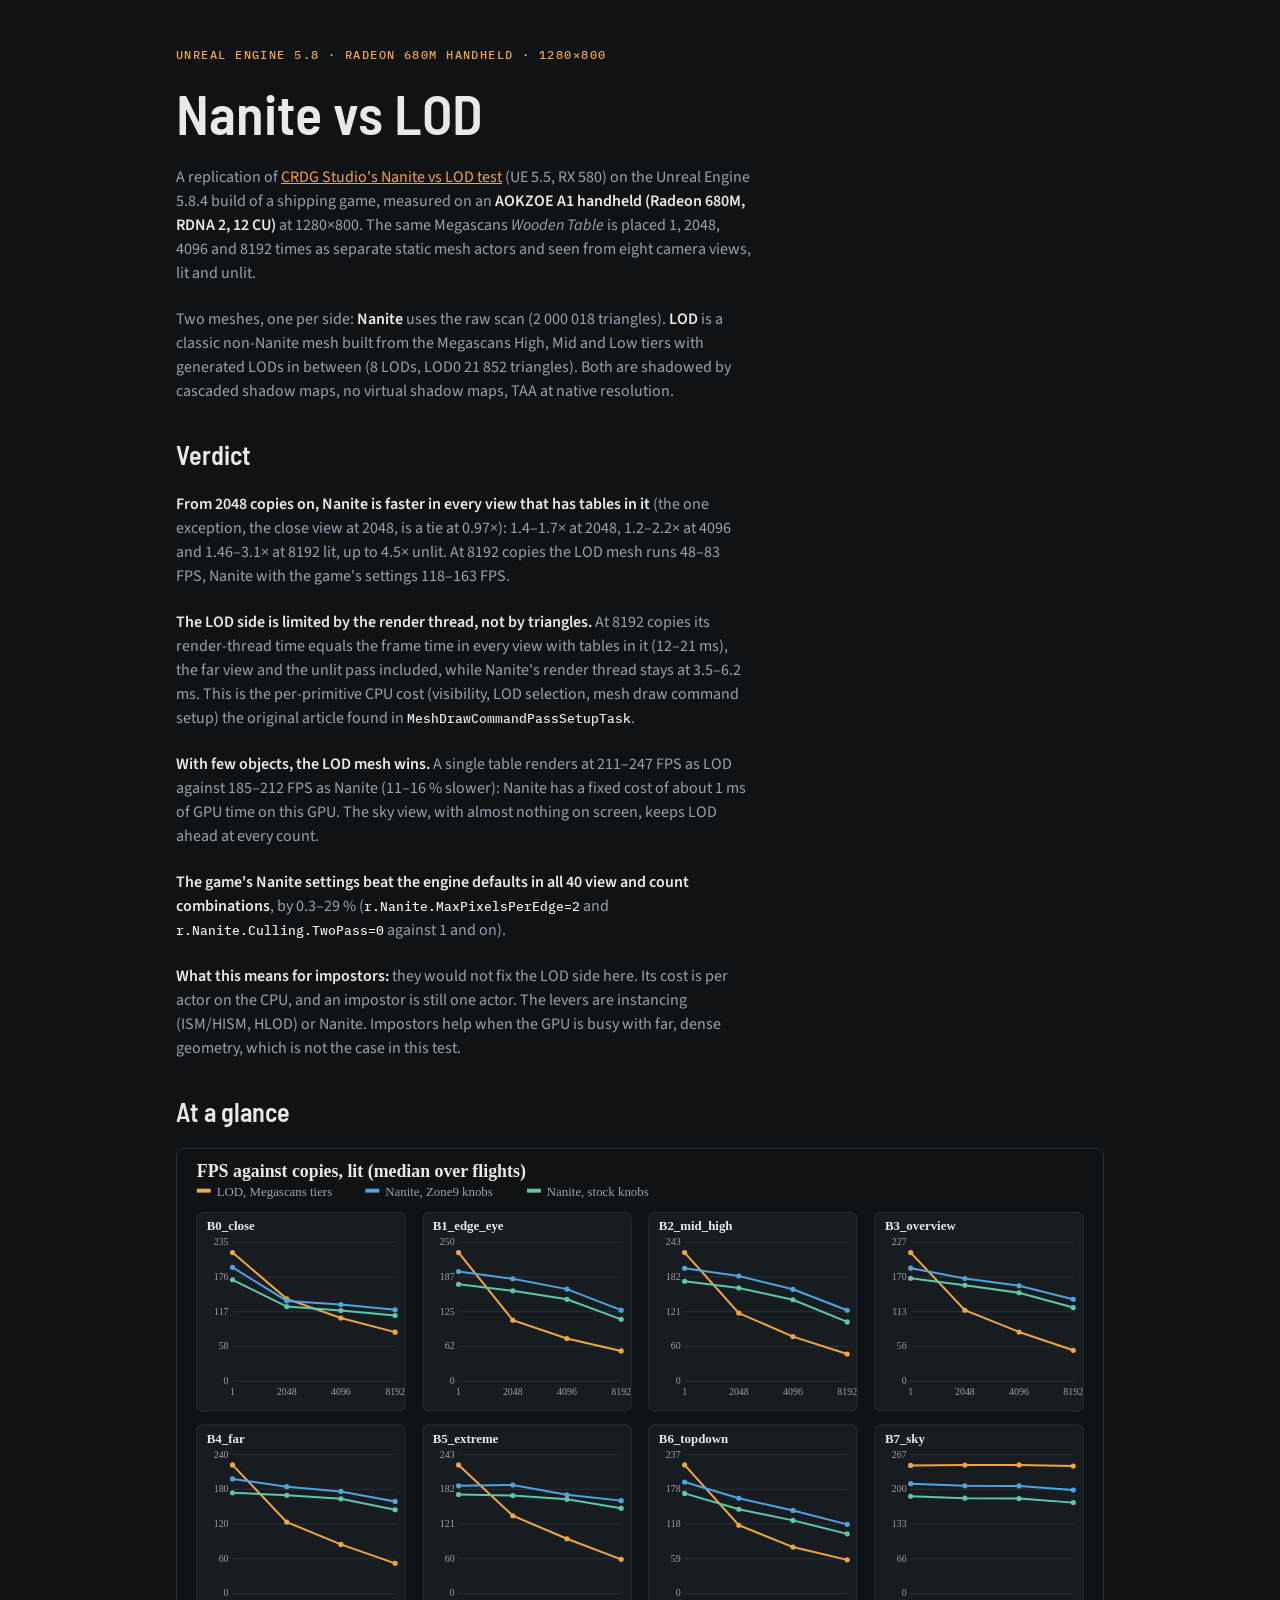
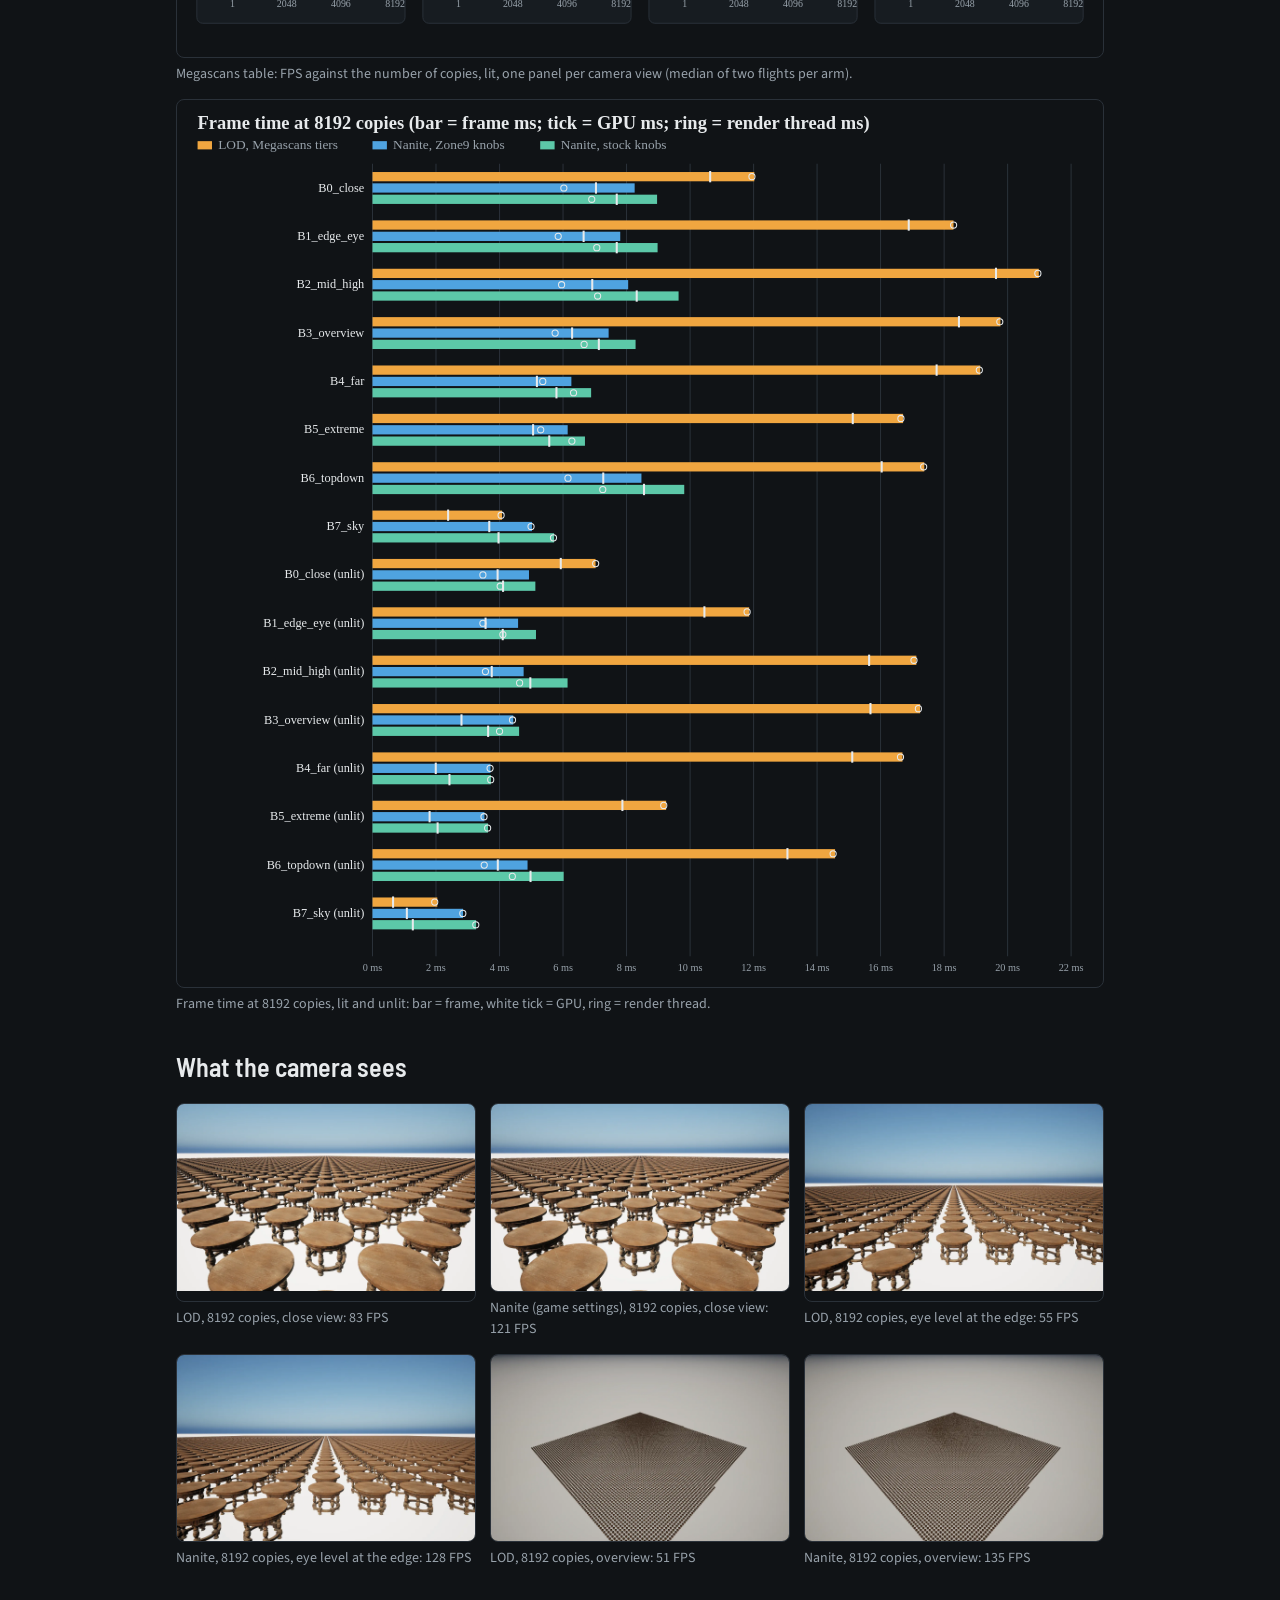
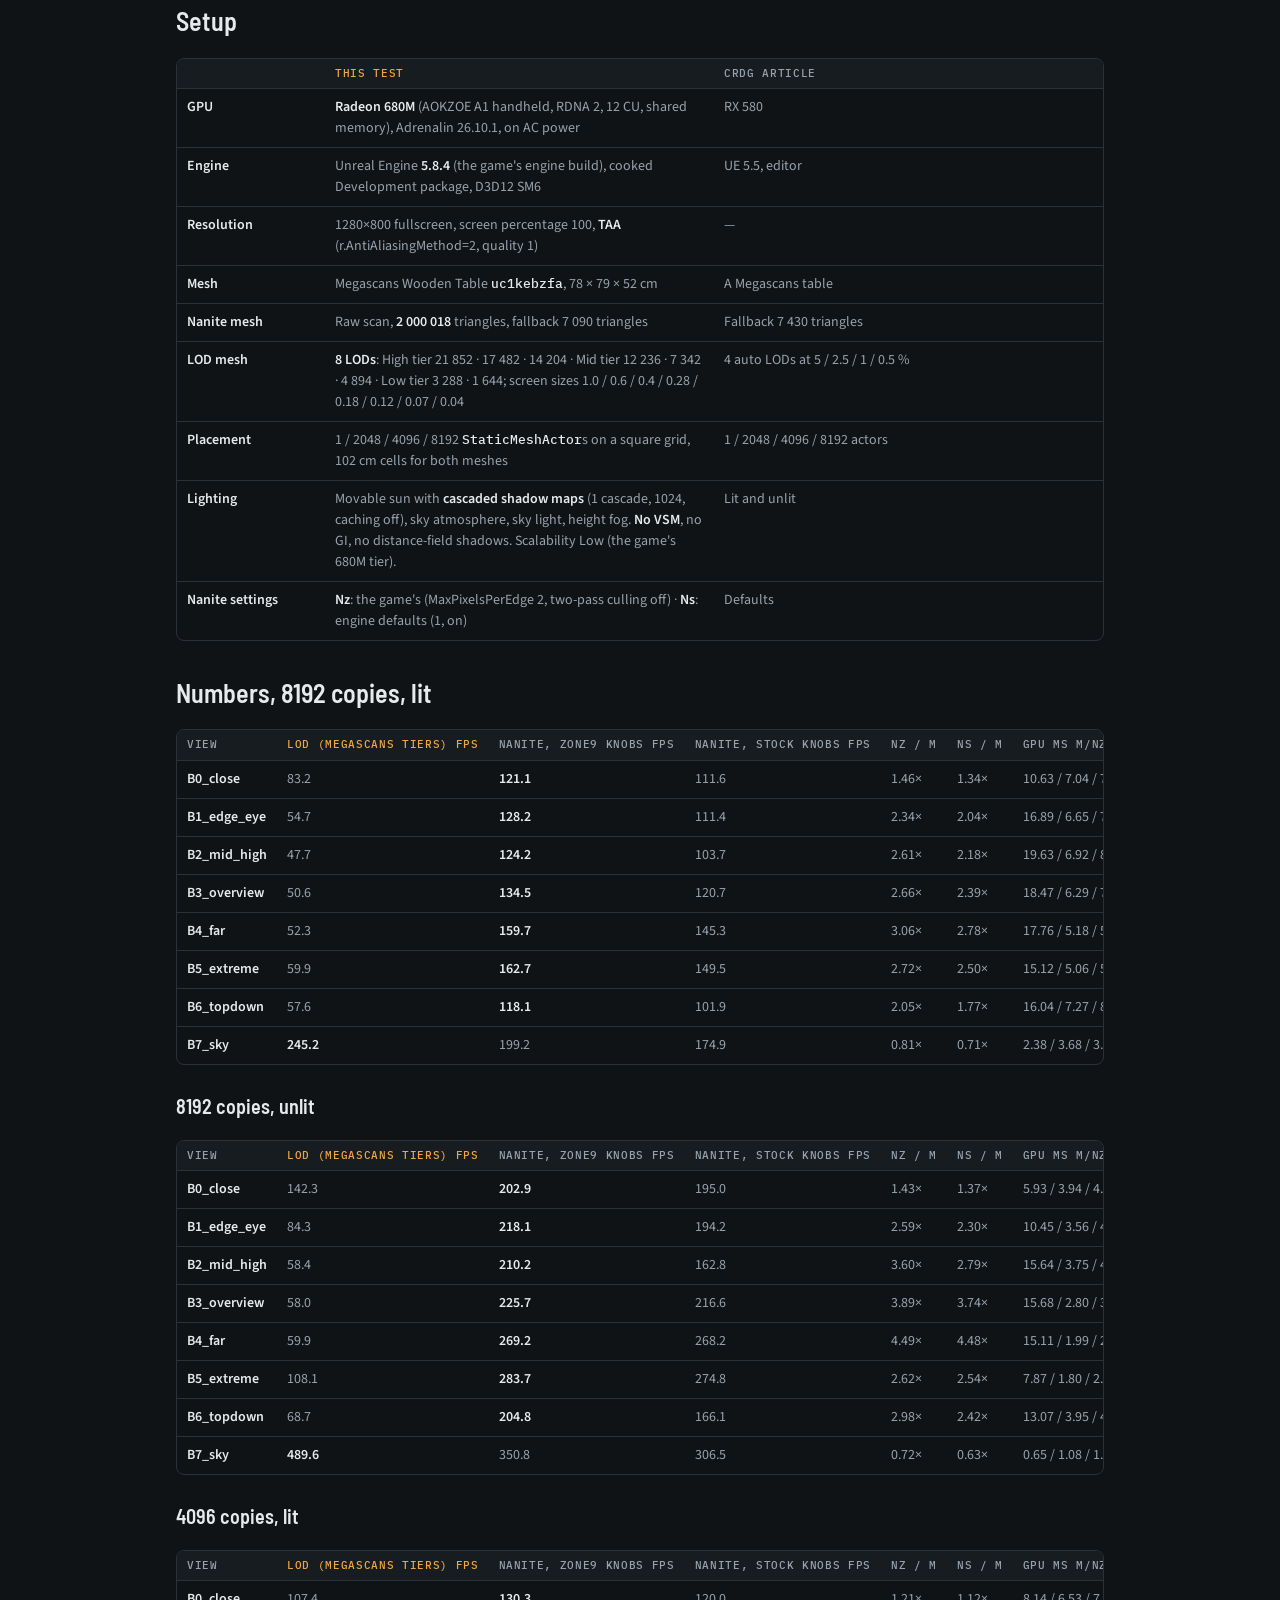
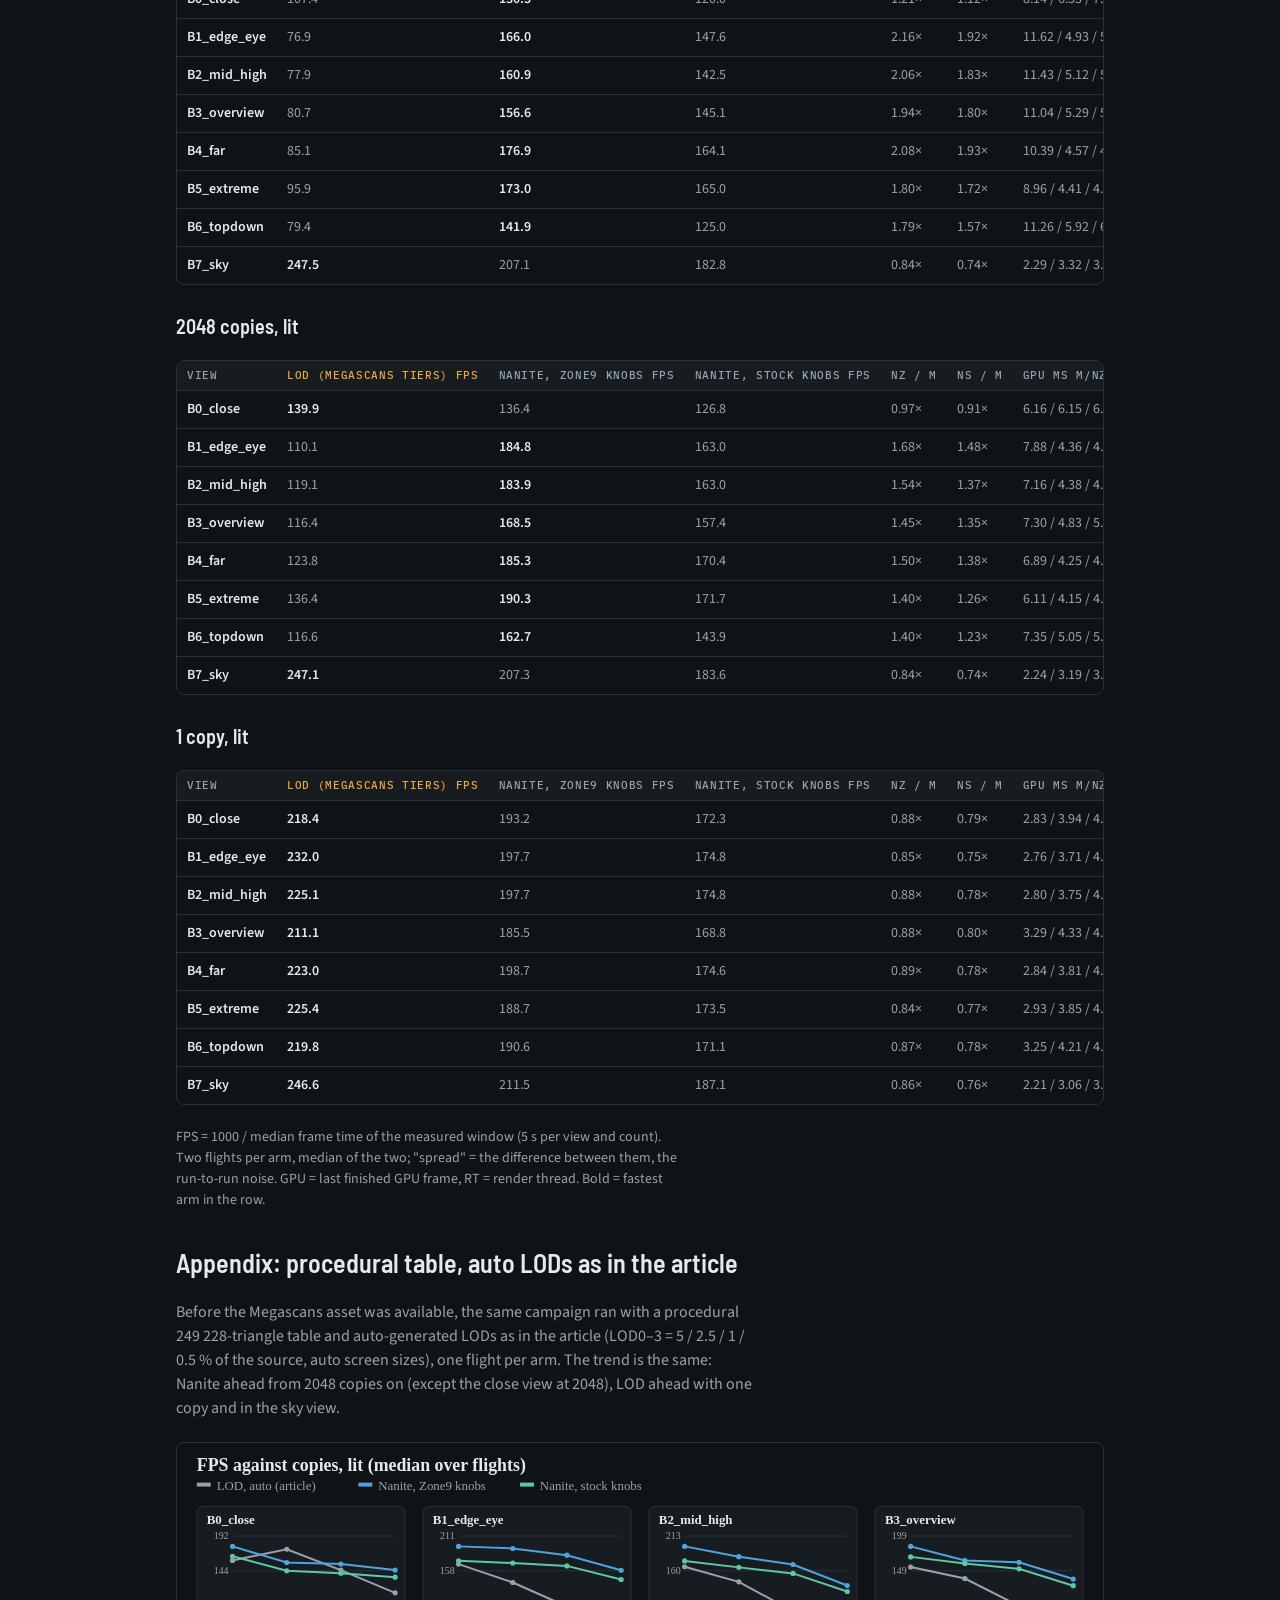
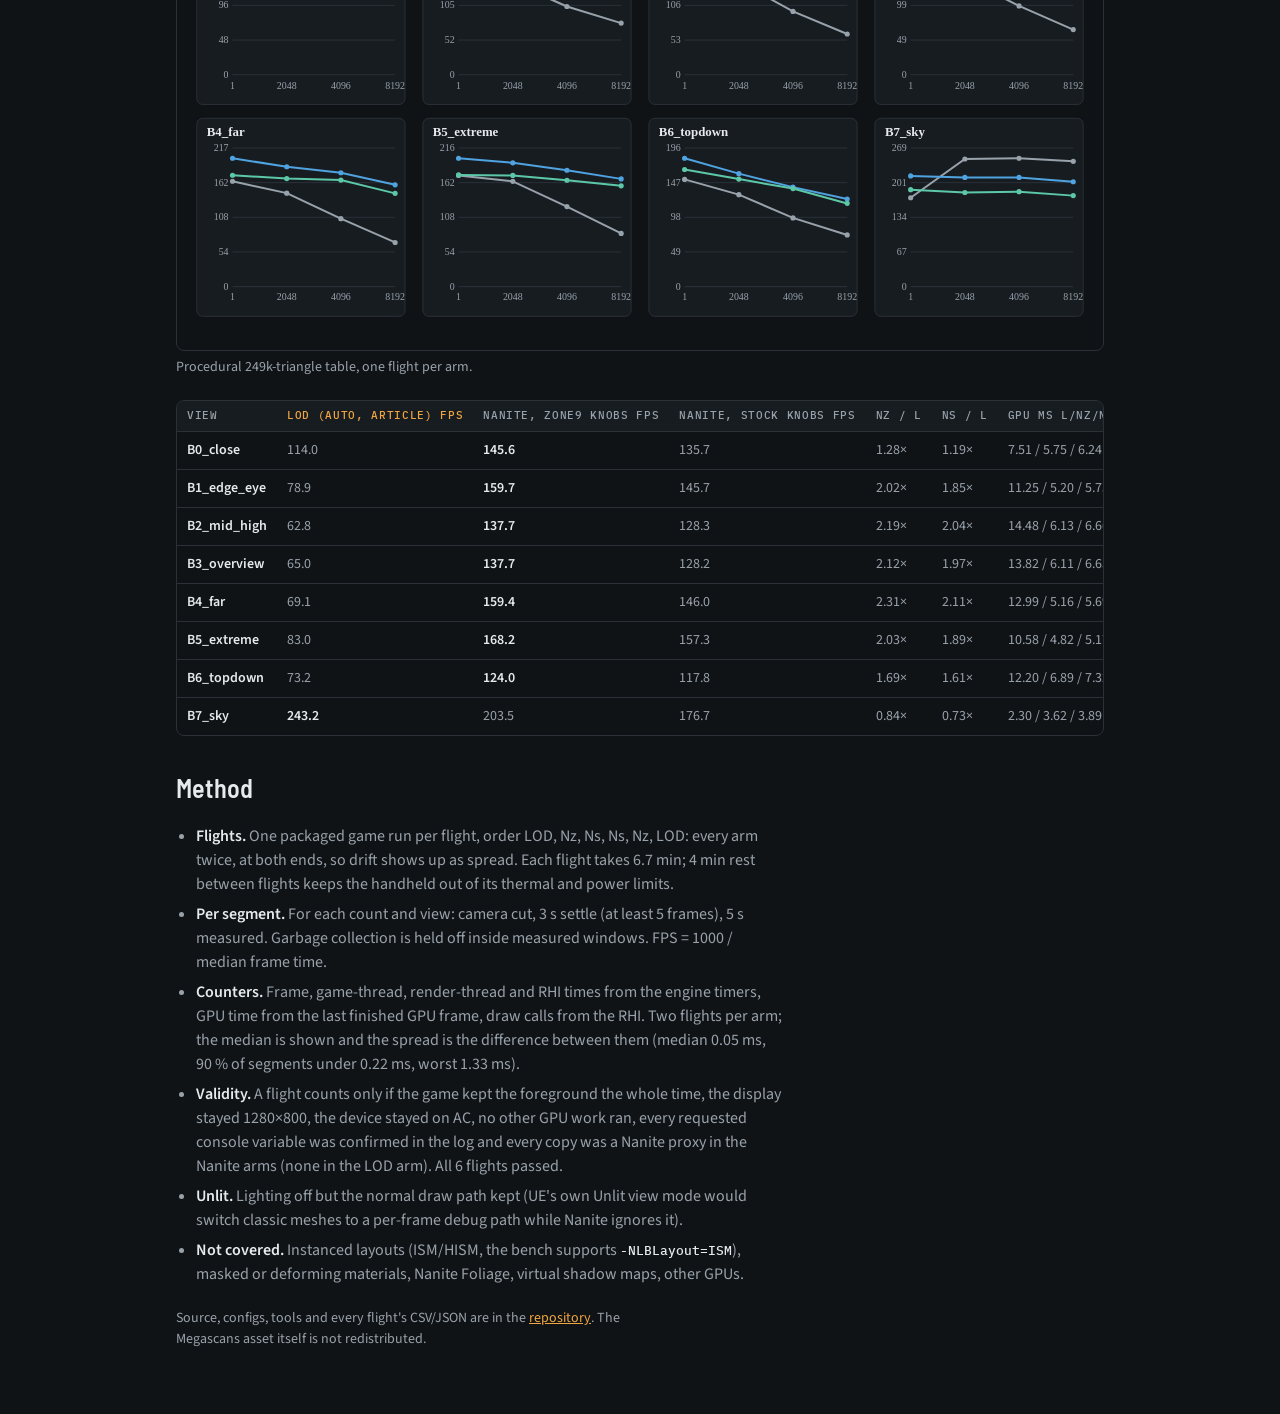
==== index.html @ 531bf113 "Nanite vs LOD bench on UE 5.8.4, Radeon 680M handheld: bench project, flight data, report site" ====
<!doctype html>
<html lang="en">
<meta charset="utf-8">
<meta name="viewport" content="width=device-width, initial-scale=1">
<title>Nanite vs LOD bench</title>
<link rel="preconnect" href="https://fonts.googleapis.com">
<link rel="stylesheet" href="https://fonts.googleapis.com/css2?family=Barlow+Semi+Condensed:wght@600&family=Source+Sans+3:wght@400;600&family=IBM+Plex+Mono:wght@500&display=swap">
<style>
:root { --ground: #101316; --panel: #171c21; --line: #2a3139; --ink: #e7eaec; --muted: #98a2ab; --sun: #f0a640; color-scheme: dark; }
* { box-sizing: border-box; }
body { background: var(--ground); color: var(--ink); font: 16px/1.5 "Source Sans 3", "Segoe UI", system-ui, sans-serif; margin: 0; }
main { max-width: 960px; margin: 0 auto; padding: 48px 16px 64px; display: grid; gap: 22px; }
.eyebrow { font: 500 12px/1.2 "IBM Plex Mono", ui-monospace, Consolas, monospace; letter-spacing: .12em; text-transform: uppercase; color: var(--sun); }
h1 { font: 600 clamp(34px, 6vw, 56px)/1.05 "Barlow Semi Condensed", "Arial Narrow", system-ui, sans-serif; margin: 0; }
h2 { font: 600 26px/1.1 "Barlow Semi Condensed", "Arial Narrow", system-ui, sans-serif; margin: 16px 0 0; }
h3 { font: 600 20px/1.15 "Barlow Semi Condensed", "Arial Narrow", system-ui, sans-serif; margin: 8px 0 0; }
p { margin: 0; color: var(--muted); max-width: 72ch; }
p b, li b { color: var(--ink); font-weight: 600; }
a { color: var(--sun); }
code { font: 500 13px "IBM Plex Mono", ui-monospace, Consolas, monospace; color: var(--ink); }
.charts { display: grid; gap: 14px; }
.charts figure, .shots figure { margin: 0; display: grid; gap: 6px; min-width: 0; }
.charts a, .shots a { display: block; border: 1px solid var(--line); border-radius: 8px; overflow: hidden; line-height: 0; }
.charts a:hover, .shots a:hover { border-color: var(--sun); }
.charts img, .shots img { width: 100%; height: auto; display: block; }
figcaption { color: var(--muted); font-size: 14px; }
.shots { display: grid; grid-template-columns: repeat(auto-fit, minmax(280px, 1fr)); gap: 14px; }
ul.alike { margin: 0; padding-left: 20px; color: var(--muted); max-width: 76ch; display: grid; gap: 6px; }
.cmp { overflow-x: auto; border: 1px solid var(--line); border-radius: 8px; }
.cmp table { border-collapse: collapse; width: 100%; min-width: 720px; font-size: 14px; }
.cmp th, .cmp td { text-align: left; vertical-align: top; padding: 8px 10px; border-top: 1px solid var(--line); white-space: nowrap; }
.cmp thead th { border-top: 0; background: var(--panel); font: 500 11px/1.2 "IBM Plex Mono", ui-monospace, Consolas, monospace; letter-spacing: .06em; text-transform: uppercase; color: var(--muted); }
.cmp thead th.w { color: var(--sun); }
.cmp tbody th { font-weight: 600; color: var(--ink); }
.cmp td { color: var(--muted); }
.cmp td b { color: var(--ink); font-weight: 600; }
p.note { font-size: 14px; }
.cmp.wrap th, .cmp.wrap td { white-space: normal; }
.cmp.wrap table { min-width: 640px; }
.cmp.wrap tbody th { width: 16%; }
.cmp.wrap td { width: 42%; }

</style>
<main>
<div class="eyebrow">Unreal Engine 5.8 · Radeon 680M handheld · 1280×800</div>
<h1>Nanite vs LOD</h1>
<p>A replication of <a href="https://crdg.jp/studio-tech-1/en/2025/05/29/3438/">CRDG Studio's Nanite vs LOD test</a> (UE 5.5, RX 580) on the Unreal Engine 5.8.4 build of a shipping game, measured on an <b>AOKZOE A1 handheld (Radeon 680M, RDNA 2, 12 CU)</b> at 1280×800. The same Megascans <i>Wooden Table</i> is placed 1, 2048, 4096 and 8192 times as separate static mesh actors and seen from eight camera views, lit and unlit.</p>
<p>Two meshes, one per side: <b>Nanite</b> uses the raw scan (2 000 018 triangles). <b>LOD</b> is a classic non-Nanite mesh built from the Megascans High, Mid and Low tiers with generated LODs in between (8 LODs, LOD0 21 852 triangles). Both are shadowed by cascaded shadow maps, no virtual shadow maps, TAA at native resolution.</p>
<h2>Verdict</h2>
<p><b>From 2048 copies on, Nanite is faster in every view that has tables in it</b> (the one exception, the close view at 2048, is a tie at 0.97×): 1.4–1.7× at 2048, 1.2–2.2× at 4096 and 1.46–3.1× at 8192 lit, up to 4.5× unlit. At 8192 copies the LOD mesh runs 48–83 FPS, Nanite with the game's settings 118–163 FPS.</p>
<p><b>The LOD side is limited by the render thread, not by triangles.</b> At 8192 copies its render-thread time equals the frame time in every view with tables in it (12–21 ms), the far view and the unlit pass included, while Nanite's render thread stays at 3.5–6.2 ms. This is the per-primitive CPU cost (visibility, LOD selection, mesh draw command setup) the original article found in <code>MeshDrawCommandPassSetupTask</code>.</p>
<p><b>With few objects, the LOD mesh wins.</b> A single table renders at 211–247 FPS as LOD against 185–212 FPS as Nanite (11–16 % slower): Nanite has a fixed cost of about 1 ms of GPU time on this GPU. The sky view, with almost nothing on screen, keeps LOD ahead at every count.</p>
<p><b>The game's Nanite settings beat the engine defaults in all 40 view and count combinations</b>, by 0.3–29 % (<code>r.Nanite.MaxPixelsPerEdge=2</code> and <code>r.Nanite.Culling.TwoPass=0</code> against 1 and on).</p>
<p><b>What this means for impostors:</b> they would not fix the LOD side here. Its cost is per actor on the CPU, and an impostor is still one actor. The levers are instancing (ISM/HISM, HLOD) or Nanite. Impostors help when the GPU is busy with far, dense geometry, which is not the case in this test.</p>
<h2>At a glance</h2><div class="charts">
<figure><a href="charts/megascans/fps-vs-copies.svg"><img src="charts/megascans/fps-vs-copies.svg" alt="FPS against copies per view, Megascans table"></a><figcaption>Megascans table: FPS against the number of copies, lit, one panel per camera view (median of two flights per arm).</figcaption></figure>
<figure><a href="charts/megascans/frame-8192.svg"><img src="charts/megascans/frame-8192.svg" alt="Frame time at 8192 copies"></a><figcaption>Frame time at 8192 copies, lit and unlit: bar = frame, white tick = GPU, ring = render thread.</figcaption></figure>
</div>
<h2>What the camera sees</h2><div class="shots">
<figure><a href="img/megascans/M_n08192_B0_close.webp"><img src="img/megascans/M_n08192_B0_close.webp" alt="LOD, 8192 copies, close view: 83 FPS" loading="lazy"></a><figcaption>LOD, 8192 copies, close view: 83 FPS</figcaption></figure>
<figure><a href="img/megascans/Nz_n08192_B0_close.webp"><img src="img/megascans/Nz_n08192_B0_close.webp" alt="Nanite (game settings), 8192 copies, close view: 121 FPS" loading="lazy"></a><figcaption>Nanite (game settings), 8192 copies, close view: 121 FPS</figcaption></figure>
<figure><a href="img/megascans/M_n08192_B1_edge_eye.webp"><img src="img/megascans/M_n08192_B1_edge_eye.webp" alt="LOD, 8192 copies, eye level at the edge: 55 FPS" loading="lazy"></a><figcaption>LOD, 8192 copies, eye level at the edge: 55 FPS</figcaption></figure>
<figure><a href="img/megascans/Nz_n08192_B1_edge_eye.webp"><img src="img/megascans/Nz_n08192_B1_edge_eye.webp" alt="Nanite, 8192 copies, eye level at the edge: 128 FPS" loading="lazy"></a><figcaption>Nanite, 8192 copies, eye level at the edge: 128 FPS</figcaption></figure>
<figure><a href="img/megascans/M_n08192_B3_overview.webp"><img src="img/megascans/M_n08192_B3_overview.webp" alt="LOD, 8192 copies, overview: 51 FPS" loading="lazy"></a><figcaption>LOD, 8192 copies, overview: 51 FPS</figcaption></figure>
<figure><a href="img/megascans/Nz_n08192_B3_overview.webp"><img src="img/megascans/Nz_n08192_B3_overview.webp" alt="Nanite, 8192 copies, overview: 135 FPS" loading="lazy"></a><figcaption>Nanite, 8192 copies, overview: 135 FPS</figcaption></figure>
</div>
<h2 id="setup">Setup</h2>
<div class="cmp wrap"><table><thead><tr><th></th><th class="w">This test</th><th>CRDG article</th></tr></thead><tbody><tr><th>GPU</th><td><b>Radeon 680M</b> (AOKZOE A1 handheld, RDNA 2, 12 CU, shared memory), Adrenalin 26.10.1, on AC power</td><td>RX 580</td></tr><tr><th>Engine</th><td>Unreal Engine <b>5.8.4</b> (the game's engine build), cooked Development package, D3D12 SM6</td><td>UE 5.5, editor</td></tr><tr><th>Resolution</th><td>1280×800 fullscreen, screen percentage 100, <b>TAA</b> (r.AntiAliasingMethod=2, quality 1)</td><td>—</td></tr><tr><th>Mesh</th><td>Megascans Wooden Table <code>uc1kebzfa</code>, 78 × 79 × 52 cm</td><td>A Megascans table</td></tr><tr><th>Nanite mesh</th><td>Raw scan, <b>2 000 018</b> triangles, fallback 7 090 triangles</td><td>Fallback 7 430 triangles</td></tr><tr><th>LOD mesh</th><td><b>8 LODs</b>: High tier 21 852 · 17 482 · 14 204 · Mid tier 12 236 · 7 342 · 4 894 · Low tier 3 288 · 1 644; screen sizes 1.0 / 0.6 / 0.4 / 0.28 / 0.18 / 0.12 / 0.07 / 0.04</td><td>4 auto LODs at 5 / 2.5 / 1 / 0.5 %</td></tr><tr><th>Placement</th><td>1 / 2048 / 4096 / 8192 <code>StaticMeshActor</code>s on a square grid, 102 cm cells for both meshes</td><td>1 / 2048 / 4096 / 8192 actors</td></tr><tr><th>Lighting</th><td>Movable sun with <b>cascaded shadow maps</b> (1 cascade, 1024, caching off), sky atmosphere, sky light, height fog. <b>No VSM</b>, no GI, no distance-field shadows. Scalability Low (the game's 680M tier).</td><td>Lit and unlit</td></tr><tr><th>Nanite settings</th><td><b>Nz</b>: the game's (MaxPixelsPerEdge 2, two-pass culling off) · <b>Ns</b>: engine defaults (1, on)</td><td>Defaults</td></tr></tbody></table></div>
<h2 id="numbers">Numbers, 8192 copies, lit</h2>
<div class="cmp"><table><thead><tr><th>View</th>
<th class="w">LOD (Megascans tiers) FPS</th>
<th>Nanite, Zone9 knobs FPS</th>
<th>Nanite, stock knobs FPS</th>
<th>Nz / M</th>
<th>Ns / M</th>
<th>GPU ms M/Nz/Ns</th>
<th>RT ms M/Nz/Ns</th>
<th>spread ms</th></tr></thead><tbody>
<tr><th>B0_close</th><td>83.2</td><td><b>121.1</b></td><td>111.6</td><td>1.46×</td><td>1.34×</td><td>10.63 / 7.04 / 7.69</td><td>11.95 / 6.03 / 6.90</td><td>0.06 / 0.15 / 0.05</td></tr>
<tr><th>B1_edge_eye</th><td>54.7</td><td><b>128.2</b></td><td>111.4</td><td>2.34×</td><td>2.04×</td><td>16.89 / 6.65 / 7.69</td><td>18.30 / 5.85 / 7.06</td><td>0.01 / 0.01 / 0.09</td></tr>
<tr><th>B2_mid_high</th><td>47.7</td><td><b>124.2</b></td><td>103.7</td><td>2.61×</td><td>2.18×</td><td>19.63 / 6.92 / 8.32</td><td>20.95 / 5.95 / 7.09</td><td>0.09 / 0.00 / 0.07</td></tr>
<tr><th>B3_overview</th><td>50.6</td><td><b>134.5</b></td><td>120.7</td><td>2.66×</td><td>2.39×</td><td>18.47 / 6.29 / 7.13</td><td>19.75 / 5.75 / 6.67</td><td>0.11 / 0.01 / 0.06</td></tr>
<tr><th>B4_far</th><td>52.3</td><td><b>159.7</b></td><td>145.3</td><td>3.06×</td><td>2.78×</td><td>17.76 / 5.18 / 5.79</td><td>19.11 / 5.36 / 6.33</td><td>0.10 / 0.01 / 0.01</td></tr>
<tr><th>B5_extreme</th><td>59.9</td><td><b>162.7</b></td><td>149.5</td><td>2.72×</td><td>2.50×</td><td>15.12 / 5.06 / 5.57</td><td>16.64 / 5.30 / 6.28</td><td>0.04 / 0.03 / 0.02</td></tr>
<tr><th>B6_topdown</th><td>57.6</td><td><b>118.1</b></td><td>101.9</td><td>2.05×</td><td>1.77×</td><td>16.04 / 7.27 / 8.55</td><td>17.36 / 6.16 / 7.25</td><td>0.04 / 0.05 / 0.00</td></tr>
<tr><th>B7_sky</th><td><b>245.2</b></td><td>199.2</td><td>174.9</td><td>0.81×</td><td>0.71×</td><td>2.38 / 3.68 / 3.97</td><td>4.05 / 4.99 / 5.70</td><td>0.03 / 0.05 / 0.03</td></tr>
</tbody></table></div>
<h3>8192 copies, unlit</h3>
<div class="cmp"><table><thead><tr><th>View</th>
<th class="w">LOD (Megascans tiers) FPS</th>
<th>Nanite, Zone9 knobs FPS</th>
<th>Nanite, stock knobs FPS</th>
<th>Nz / M</th>
<th>Ns / M</th>
<th>GPU ms M/Nz/Ns</th>
<th>RT ms M/Nz/Ns</th>
<th>spread ms</th></tr></thead><tbody>
<tr><th>B0_close</th><td>142.3</td><td><b>202.9</b></td><td>195.0</td><td>1.43×</td><td>1.37×</td><td>5.93 / 3.94 / 4.11</td><td>7.03 / 3.48 / 4.02</td><td>0.39 / 0.41 / 0.02</td></tr>
<tr><th>B1_edge_eye</th><td>84.3</td><td><b>218.1</b></td><td>194.2</td><td>2.59×</td><td>2.30×</td><td>10.45 / 3.56 / 4.10</td><td>11.80 / 3.48 / 4.10</td><td>1.33 / 0.02 / 0.00</td></tr>
<tr><th>B2_mid_high</th><td>58.4</td><td><b>210.2</b></td><td>162.8</td><td>3.60×</td><td>2.79×</td><td>15.64 / 3.75 / 4.97</td><td>17.05 / 3.56 / 4.63</td><td>0.32 / 0.01 / 0.26</td></tr>
<tr><th>B3_overview</th><td>58.0</td><td><b>225.7</b></td><td>216.6</td><td>3.89×</td><td>3.74×</td><td>15.68 / 2.80 / 3.64</td><td>17.19 / 4.41 / 4.00</td><td>0.27 / 0.04 / 0.01</td></tr>
<tr><th>B4_far</th><td>59.9</td><td><b>269.2</b></td><td>268.2</td><td>4.49×</td><td>4.48×</td><td>15.11 / 1.99 / 2.42</td><td>16.63 / 3.70 / 3.72</td><td>0.11 / 0.01 / 0.01</td></tr>
<tr><th>B5_extreme</th><td>108.1</td><td><b>283.7</b></td><td>274.8</td><td>2.62×</td><td>2.54×</td><td>7.87 / 1.80 / 2.05</td><td>9.17 / 3.51 / 3.63</td><td>0.04 / 0.00 / 0.06</td></tr>
<tr><th>B6_topdown</th><td>68.7</td><td><b>204.8</b></td><td>166.1</td><td>2.98×</td><td>2.42×</td><td>13.07 / 3.95 / 4.98</td><td>14.50 / 3.52 / 4.40</td><td>0.37 / 0.06 / 0.01</td></tr>
<tr><th>B7_sky</th><td><b>489.6</b></td><td>350.8</td><td>306.5</td><td>0.72×</td><td>0.63×</td><td>0.65 / 1.08 / 1.27</td><td>1.96 / 2.84 / 3.25</td><td>0.04 / 0.03 / 0.02</td></tr>
</tbody></table></div>
<h3>4096 copies, lit</h3>
<div class="cmp"><table><thead><tr><th>View</th>
<th class="w">LOD (Megascans tiers) FPS</th>
<th>Nanite, Zone9 knobs FPS</th>
<th>Nanite, stock knobs FPS</th>
<th>Nz / M</th>
<th>Ns / M</th>
<th>GPU ms M/Nz/Ns</th>
<th>RT ms M/Nz/Ns</th>
<th>spread ms</th></tr></thead><tbody>
<tr><th>B0_close</th><td>107.4</td><td><b>130.3</b></td><td>120.0</td><td>1.21×</td><td>1.12×</td><td>8.14 / 6.53 / 7.15</td><td>9.29 / 5.82 / 6.62</td><td>0.08 / 0.03 / 0.08</td></tr>
<tr><th>B1_edge_eye</th><td>76.9</td><td><b>166.0</b></td><td>147.6</td><td>2.16×</td><td>1.92×</td><td>11.62 / 4.93 / 5.63</td><td>12.97 / 5.28 / 6.25</td><td>0.04 / 0.04 / 0.05</td></tr>
<tr><th>B2_mid_high</th><td>77.9</td><td><b>160.9</b></td><td>142.5</td><td>2.06×</td><td>1.83×</td><td>11.43 / 5.12 / 5.86</td><td>12.78 / 5.33 / 6.27</td><td>0.02 / 0.02 / 0.22</td></tr>
<tr><th>B3_overview</th><td>80.7</td><td><b>156.6</b></td><td>145.1</td><td>1.94×</td><td>1.80×</td><td>11.04 / 5.29 / 5.79</td><td>12.33 / 5.42 / 6.25</td><td>0.03 / 0.00 / 0.15</td></tr>
<tr><th>B4_far</th><td>85.1</td><td><b>176.9</b></td><td>164.1</td><td>2.08×</td><td>1.93×</td><td>10.39 / 4.57 / 4.91</td><td>11.72 / 5.28 / 6.07</td><td>0.01 / 0.02 / 0.09</td></tr>
<tr><th>B5_extreme</th><td>95.9</td><td><b>173.0</b></td><td>165.0</td><td>1.80×</td><td>1.72×</td><td>8.96 / 4.41 / 4.78</td><td>10.34 / 5.56 / 6.02</td><td>0.03 / 0.36 / 0.04</td></tr>
<tr><th>B6_topdown</th><td>79.4</td><td><b>141.9</b></td><td>125.0</td><td>1.79×</td><td>1.57×</td><td>11.26 / 5.92 / 6.83</td><td>12.54 / 5.69 / 6.53</td><td>0.05 / 0.03 / 0.17</td></tr>
<tr><th>B7_sky</th><td><b>247.5</b></td><td>207.1</td><td>182.8</td><td>0.84×</td><td>0.74×</td><td>2.29 / 3.32 / 3.60</td><td>4.01 / 4.81 / 5.46</td><td>0.08 / 0.01 / 0.03</td></tr>
</tbody></table></div>
<h3>2048 copies, lit</h3>
<div class="cmp"><table><thead><tr><th>View</th>
<th class="w">LOD (Megascans tiers) FPS</th>
<th>Nanite, Zone9 knobs FPS</th>
<th>Nanite, stock knobs FPS</th>
<th>Nz / M</th>
<th>Ns / M</th>
<th>GPU ms M/Nz/Ns</th>
<th>RT ms M/Nz/Ns</th>
<th>spread ms</th></tr></thead><tbody>
<tr><th>B0_close</th><td><b>139.9</b></td><td>136.4</td><td>126.8</td><td>0.97×</td><td>0.91×</td><td>6.16 / 6.15 / 6.69</td><td>7.18 / 5.68 / 6.45</td><td>0.22 / 0.04 / 0.06</td></tr>
<tr><th>B1_edge_eye</th><td>110.1</td><td><b>184.8</b></td><td>163.0</td><td>1.68×</td><td>1.48×</td><td>7.88 / 4.36 / 4.90</td><td>9.08 / 5.16 / 6.09</td><td>0.12 / 0.03 / 0.04</td></tr>
<tr><th>B2_mid_high</th><td>119.1</td><td><b>183.9</b></td><td>163.0</td><td>1.54×</td><td>1.37×</td><td>7.16 / 4.38 / 4.81</td><td>8.36 / 5.18 / 6.09</td><td>0.05 / 0.06 / 0.09</td></tr>
<tr><th>B3_overview</th><td>116.4</td><td><b>168.5</b></td><td>157.4</td><td>1.45×</td><td>1.35×</td><td>7.30 / 4.83 / 5.20</td><td>8.56 / 5.32 / 6.30</td><td>0.05 / 0.03 / 0.07</td></tr>
<tr><th>B4_far</th><td>123.8</td><td><b>185.3</b></td><td>170.4</td><td>1.50×</td><td>1.38×</td><td>6.89 / 4.25 / 4.35</td><td>8.09 / 5.27 / 5.85</td><td>0.05 / 0.16 / 0.00</td></tr>
<tr><th>B5_extreme</th><td>136.4</td><td><b>190.3</b></td><td>171.7</td><td>1.40×</td><td>1.26×</td><td>6.11 / 4.15 / 4.34</td><td>7.33 / 5.16 / 5.80</td><td>0.09 / 0.05 / 0.04</td></tr>
<tr><th>B6_topdown</th><td>116.6</td><td><b>162.7</b></td><td>143.9</td><td>1.40×</td><td>1.23×</td><td>7.35 / 5.05 / 5.79</td><td>8.56 / 5.31 / 6.40</td><td>0.07 / 0.06 / 0.04</td></tr>
<tr><th>B7_sky</th><td><b>247.1</b></td><td>207.3</td><td>183.6</td><td>0.84×</td><td>0.74×</td><td>2.24 / 3.19 / 3.49</td><td>4.03 / 4.80 / 5.44</td><td>0.08 / 0.07 / 0.01</td></tr>
</tbody></table></div>
<h3>1 copy, lit</h3>
<div class="cmp"><table><thead><tr><th>View</th>
<th class="w">LOD (Megascans tiers) FPS</th>
<th>Nanite, Zone9 knobs FPS</th>
<th>Nanite, stock knobs FPS</th>
<th>Nz / M</th>
<th>Ns / M</th>
<th>GPU ms M/Nz/Ns</th>
<th>RT ms M/Nz/Ns</th>
<th>spread ms</th></tr></thead><tbody>
<tr><th>B0_close</th><td><b>218.4</b></td><td>193.2</td><td>172.3</td><td>0.88×</td><td>0.79×</td><td>2.83 / 3.94 / 4.18</td><td>4.56 / 5.14 / 5.78</td><td>0.15 / 0.08 / 0.06</td></tr>
<tr><th>B1_edge_eye</th><td><b>232.0</b></td><td>197.7</td><td>174.8</td><td>0.85×</td><td>0.75×</td><td>2.76 / 3.71 / 4.00</td><td>4.28 / 5.04 / 5.69</td><td>0.20 / 0.04 / 0.07</td></tr>
<tr><th>B2_mid_high</th><td><b>225.1</b></td><td>197.7</td><td>174.8</td><td>0.88×</td><td>0.78×</td><td>2.80 / 3.75 / 4.00</td><td>4.43 / 5.02 / 5.70</td><td>0.04 / 0.05 / 0.03</td></tr>
<tr><th>B3_overview</th><td><b>211.1</b></td><td>185.5</td><td>168.8</td><td>0.88×</td><td>0.80×</td><td>3.29 / 4.33 / 4.44</td><td>4.65 / 5.22 / 5.89</td><td>0.13 / 0.04 / 0.10</td></tr>
<tr><th>B4_far</th><td><b>223.0</b></td><td>198.7</td><td>174.6</td><td>0.89×</td><td>0.78×</td><td>2.84 / 3.81 / 4.04</td><td>4.46 / 5.01 / 5.71</td><td>0.07 / 0.07 / 0.04</td></tr>
<tr><th>B5_extreme</th><td><b>225.4</b></td><td>188.7</td><td>173.5</td><td>0.84×</td><td>0.77×</td><td>2.93 / 3.85 / 4.05</td><td>4.35 / 5.27 / 5.75</td><td>0.32 / 0.56 / 0.00</td></tr>
<tr><th>B6_topdown</th><td><b>219.8</b></td><td>190.6</td><td>171.1</td><td>0.87×</td><td>0.78×</td><td>3.25 / 4.21 / 4.39</td><td>4.47 / 5.13 / 5.82</td><td>0.07 / 0.01 / 0.02</td></tr>
<tr><th>B7_sky</th><td><b>246.6</b></td><td>211.5</td><td>187.1</td><td>0.86×</td><td>0.76×</td><td>2.21 / 3.06 / 3.33</td><td>4.03 / 4.70 / 5.33</td><td>0.01 / 0.07 / 0.07</td></tr>
</tbody></table></div>
<p class="note">FPS = 1000 / median frame time of the measured window (5 s per view and count). Two flights per arm, median of the two; "spread" = the difference between them, the run-to-run noise. GPU = last finished GPU frame, RT = render thread. Bold = fastest arm in the row.</p>
<h2 id="appendix">Appendix: procedural table, auto LODs as in the article</h2>
<p>Before the Megascans asset was available, the same campaign ran with a procedural 249 228-triangle table and auto-generated LODs as in the article (LOD0–3 = 5 / 2.5 / 1 / 0.5 % of the source, auto screen sizes), one flight per arm. The trend is the same: Nanite ahead from 2048 copies on (except the close view at 2048), LOD ahead with one copy and in the sky view.</p>
<div class="charts"><figure><a href="charts/procedural/fps-vs-copies.svg"><img src="charts/procedural/fps-vs-copies.svg" alt="FPS against copies, procedural table"></a><figcaption>Procedural 249k-triangle table, one flight per arm.</figcaption></figure></div>
<div class="cmp"><table><thead><tr><th>View</th>
<th class="w">LOD (auto, article) FPS</th>
<th>Nanite, Zone9 knobs FPS</th>
<th>Nanite, stock knobs FPS</th>
<th>Nz / L</th>
<th>Ns / L</th>
<th>GPU ms L/Nz/Ns</th>
<th>RT ms L/Nz/Ns</th>
<th>spread ms</th></tr></thead><tbody>
<tr><th>B0_close</th><td>114.0</td><td><b>145.6</b></td><td>135.7</td><td>1.28×</td><td>1.19×</td><td>7.51 / 5.75 / 6.24</td><td>8.76 / 5.50 / 6.21</td><td>0.00 / 0.00 / 0.00</td></tr>
<tr><th>B1_edge_eye</th><td>78.9</td><td><b>159.7</b></td><td>145.7</td><td>2.02×</td><td>1.85×</td><td>11.25 / 5.20 / 5.73</td><td>12.62 / 5.31 / 6.26</td><td>0.00 / 0.00 / 0.00</td></tr>
<tr><th>B2_mid_high</th><td>62.8</td><td><b>137.7</b></td><td>128.3</td><td>2.19×</td><td>2.04×</td><td>14.48 / 6.13 / 6.66</td><td>15.89 / 5.67 / 6.44</td><td>0.00 / 0.00 / 0.00</td></tr>
<tr><th>B3_overview</th><td>65.0</td><td><b>137.7</b></td><td>128.2</td><td>2.12×</td><td>1.97×</td><td>13.82 / 6.11 / 6.63</td><td>15.38 / 5.63 / 6.46</td><td>0.00 / 0.00 / 0.00</td></tr>
<tr><th>B4_far</th><td>69.1</td><td><b>159.4</b></td><td>146.0</td><td>2.31×</td><td>2.11×</td><td>12.99 / 5.16 / 5.69</td><td>14.43 / 5.21 / 6.31</td><td>0.00 / 0.00 / 0.00</td></tr>
<tr><th>B5_extreme</th><td>83.0</td><td><b>168.2</b></td><td>157.3</td><td>2.03×</td><td>1.89×</td><td>10.58 / 4.82 / 5.17</td><td>12.06 / 5.28 / 6.19</td><td>0.00 / 0.00 / 0.00</td></tr>
<tr><th>B6_topdown</th><td>73.2</td><td><b>124.0</b></td><td>117.8</td><td>1.69×</td><td>1.61×</td><td>12.20 / 6.89 / 7.32</td><td>13.59 / 6.00 / 6.72</td><td>0.00 / 0.00 / 0.00</td></tr>
<tr><th>B7_sky</th><td><b>243.2</b></td><td>203.5</td><td>176.7</td><td>0.84×</td><td>0.73×</td><td>2.30 / 3.62 / 3.89</td><td>4.09 / 4.88 / 5.64</td><td>0.00 / 0.00 / 0.00</td></tr>
</tbody></table></div>
<h2 id="method">Method</h2>
<ul class="alike"><li><b>Flights.</b> One packaged game run per flight, order LOD, Nz, Ns, Ns, Nz, LOD: every arm twice, at both ends, so drift shows up as spread. Each flight takes 6.7 min; 4 min rest between flights keeps the handheld out of its thermal and power limits.</li><li><b>Per segment.</b> For each count and view: camera cut, 3 s settle (at least 5 frames), 5 s measured. Garbage collection is held off inside measured windows. FPS = 1000 / median frame time.</li><li><b>Counters.</b> Frame, game-thread, render-thread and RHI times from the engine timers, GPU time from the last finished GPU frame, draw calls from the RHI. Two flights per arm; the median is shown and the spread is the difference between them (median 0.05 ms, 90 % of segments under 0.22 ms, worst 1.33 ms).</li><li><b>Validity.</b> A flight counts only if the game kept the foreground the whole time, the display stayed 1280×800, the device stayed on AC, no other GPU work ran, every requested console variable was confirmed in the log and every copy was a Nanite proxy in the Nanite arms (none in the LOD arm). All 6 flights passed.</li><li><b>Unlit.</b> Lighting off but the normal draw path kept (UE's own Unlit view mode would switch classic meshes to a per-frame debug path while Nanite ignores it).</li><li><b>Not covered.</b> Instanced layouts (ISM/HISM, the bench supports <code>-NLBLayout=ISM</code>), masked or deforming materials, Nanite Foliage, virtual shadow maps, other GPUs.</li></ul>
<p class="note">Source, configs, tools and every flight's CSV/JSON are in the <a href="https://github.com/windystrife/nanite-lod-bench">repository</a>. The Megascans asset itself is not redistributed.</p>
</main>
</html>
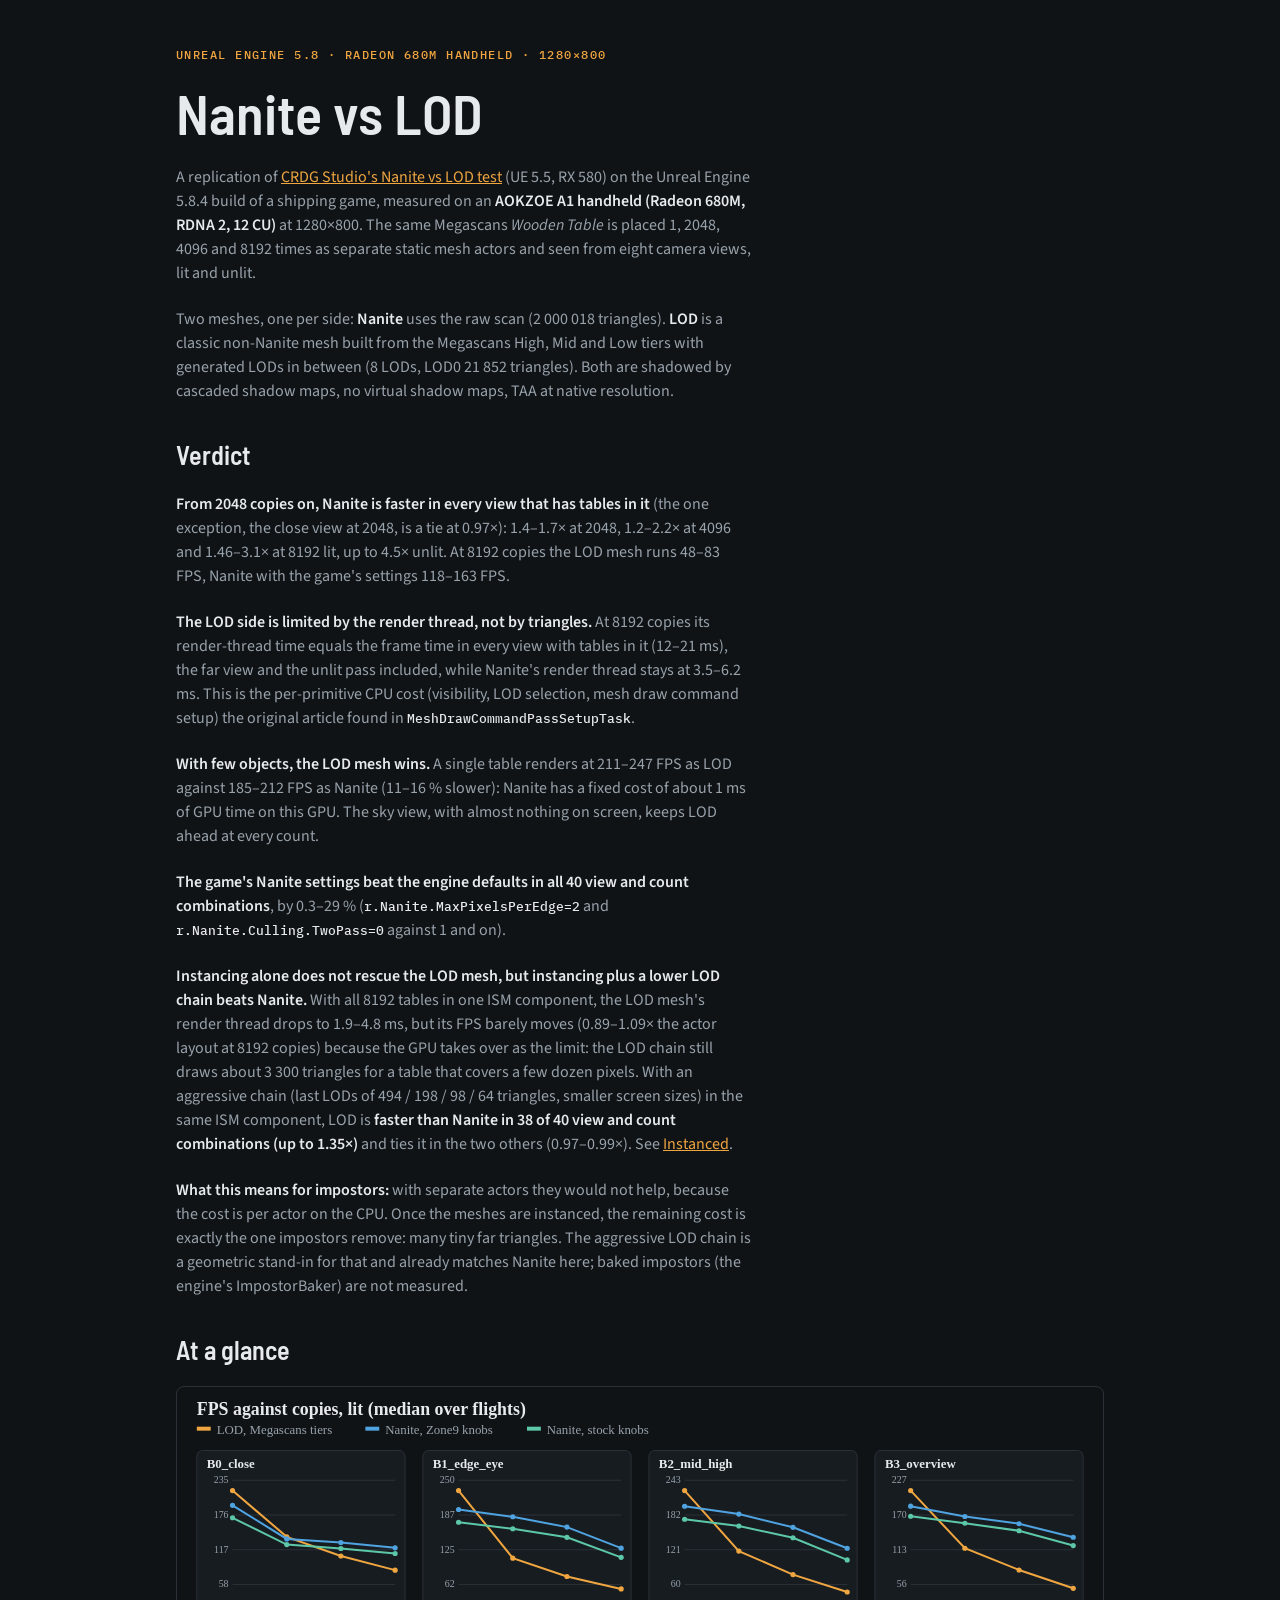
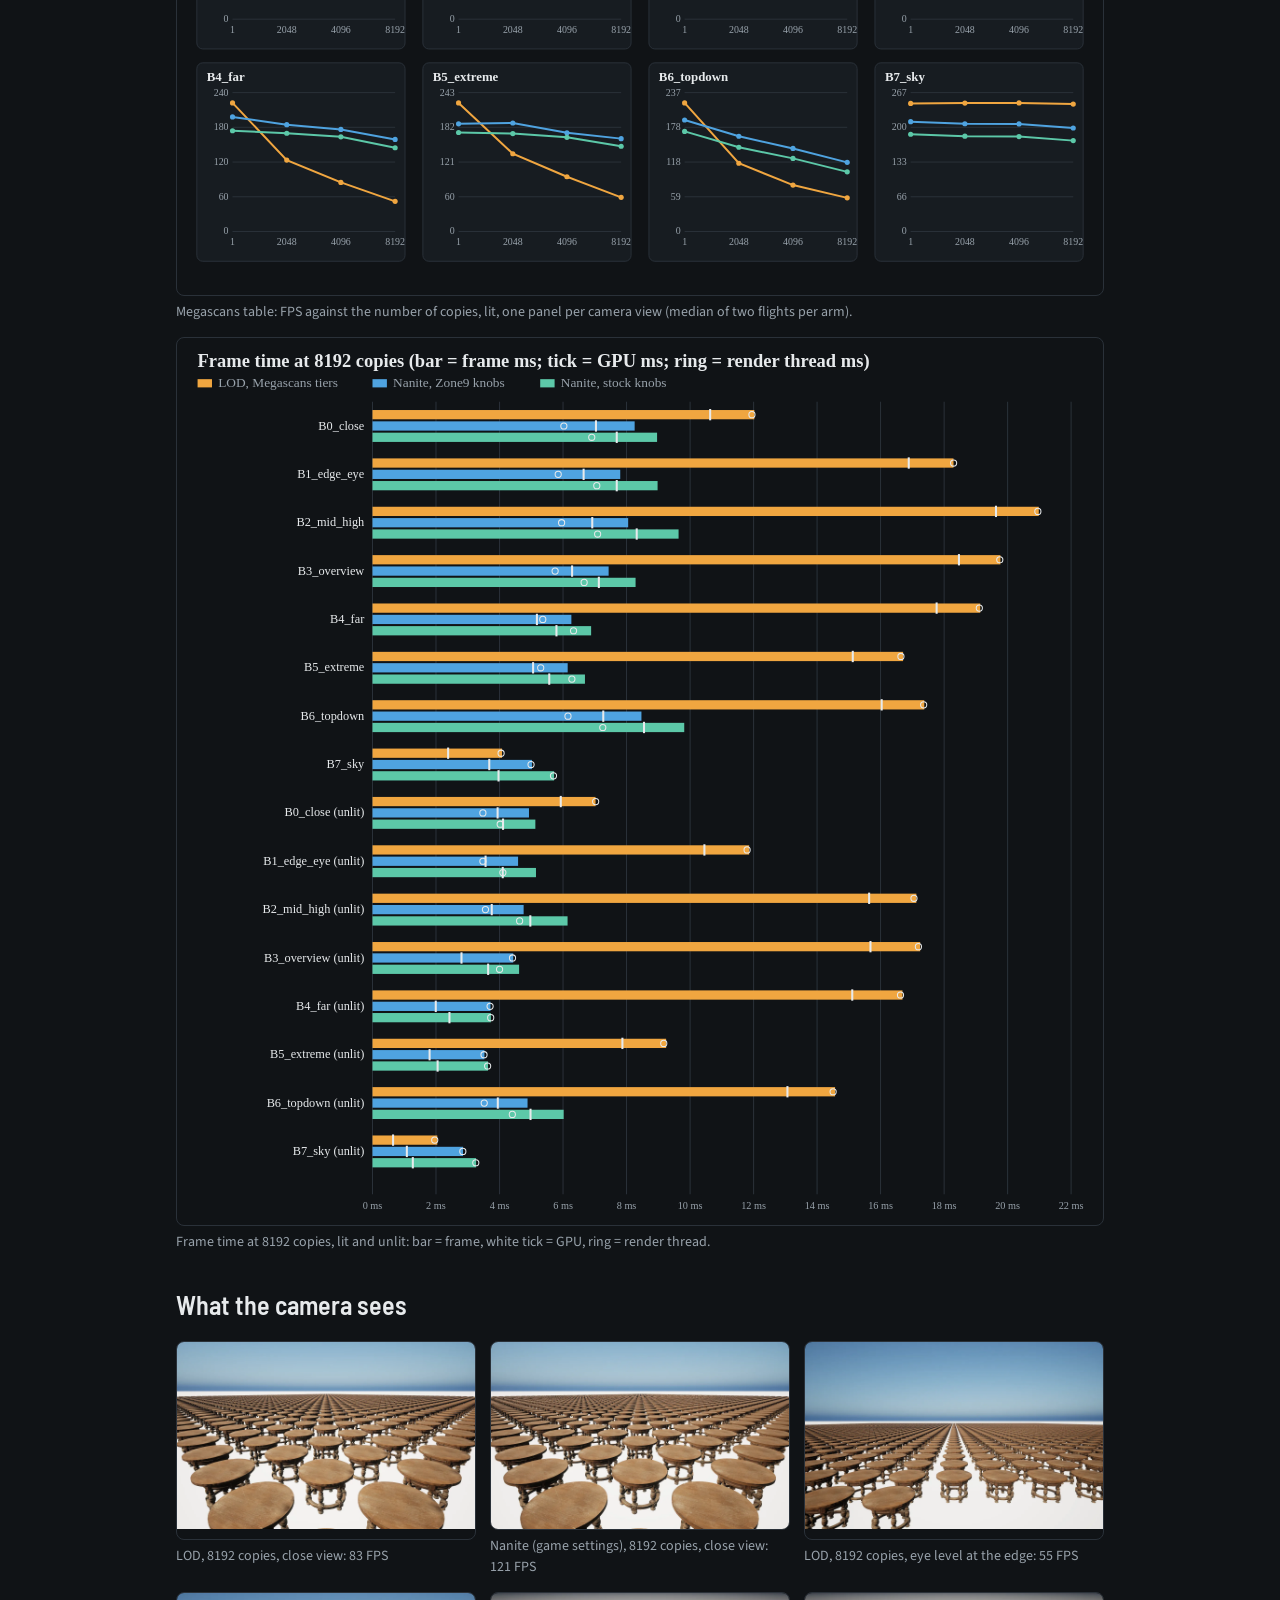
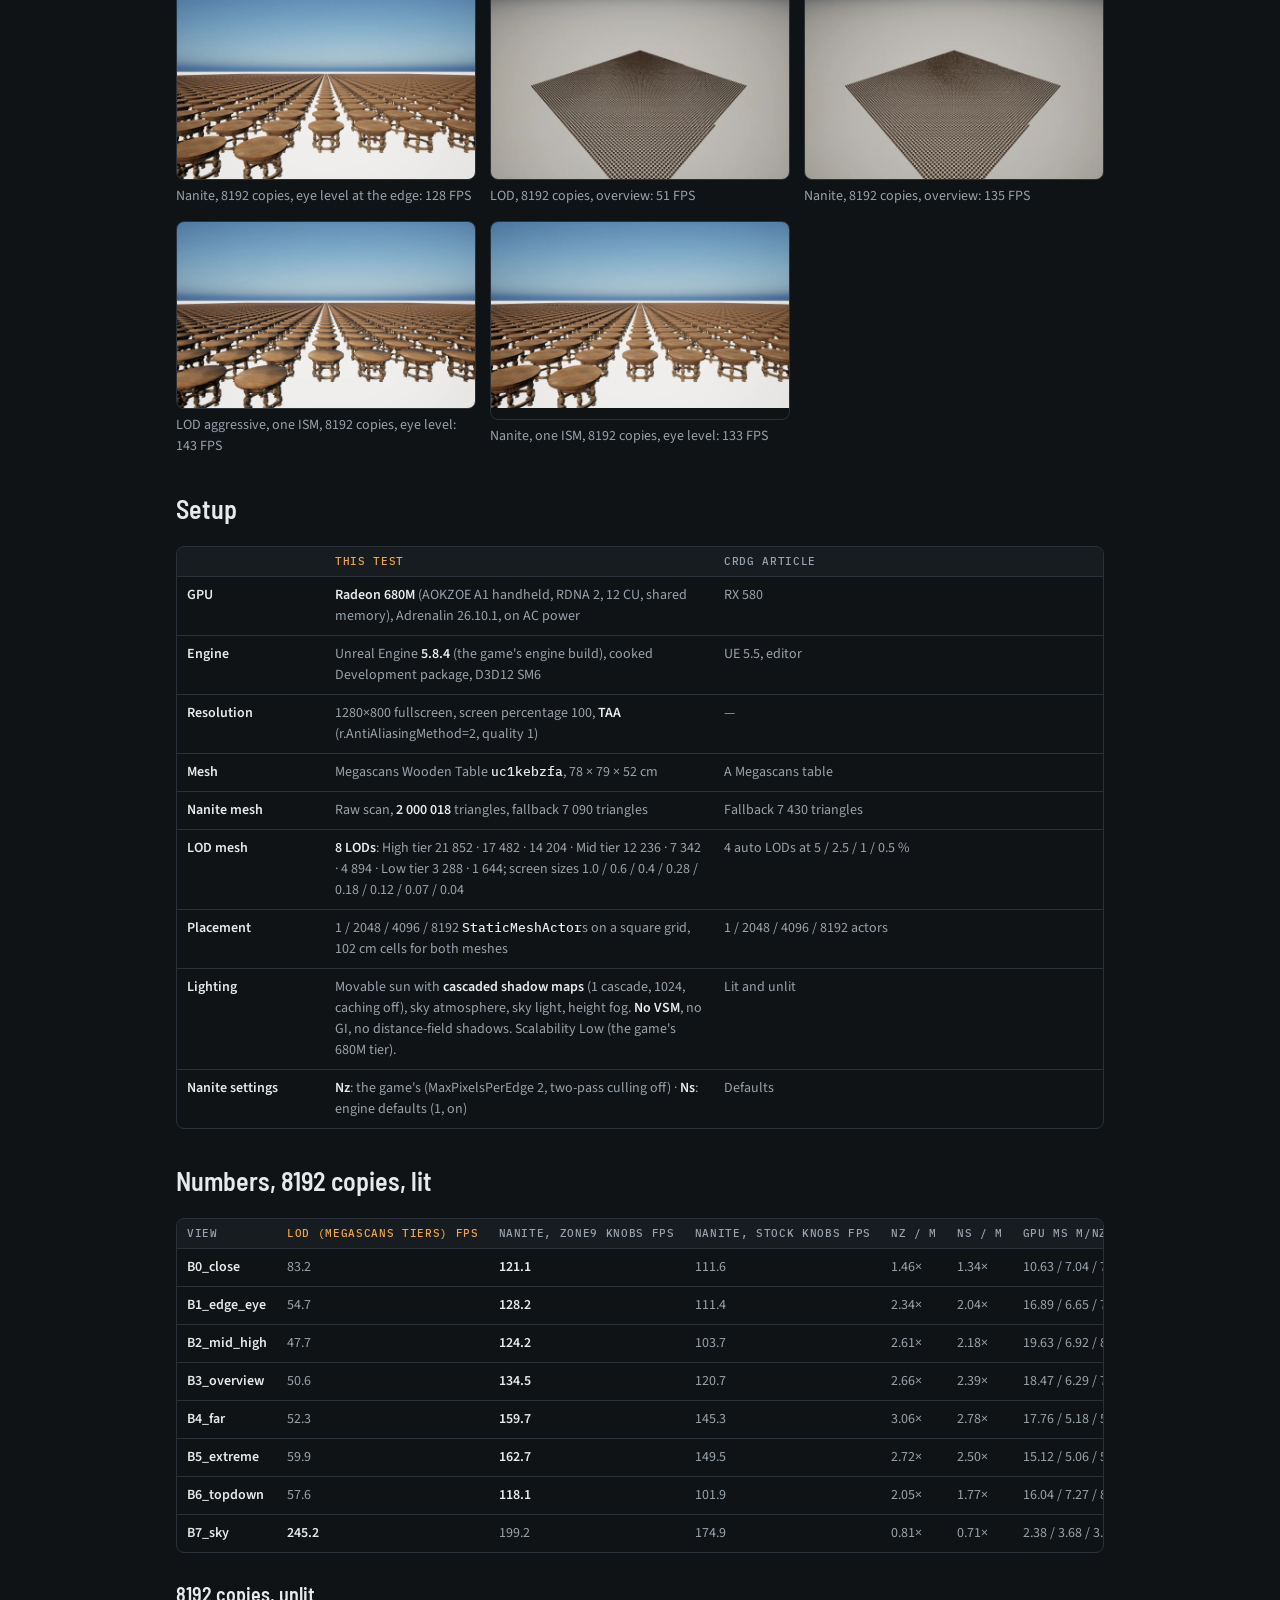
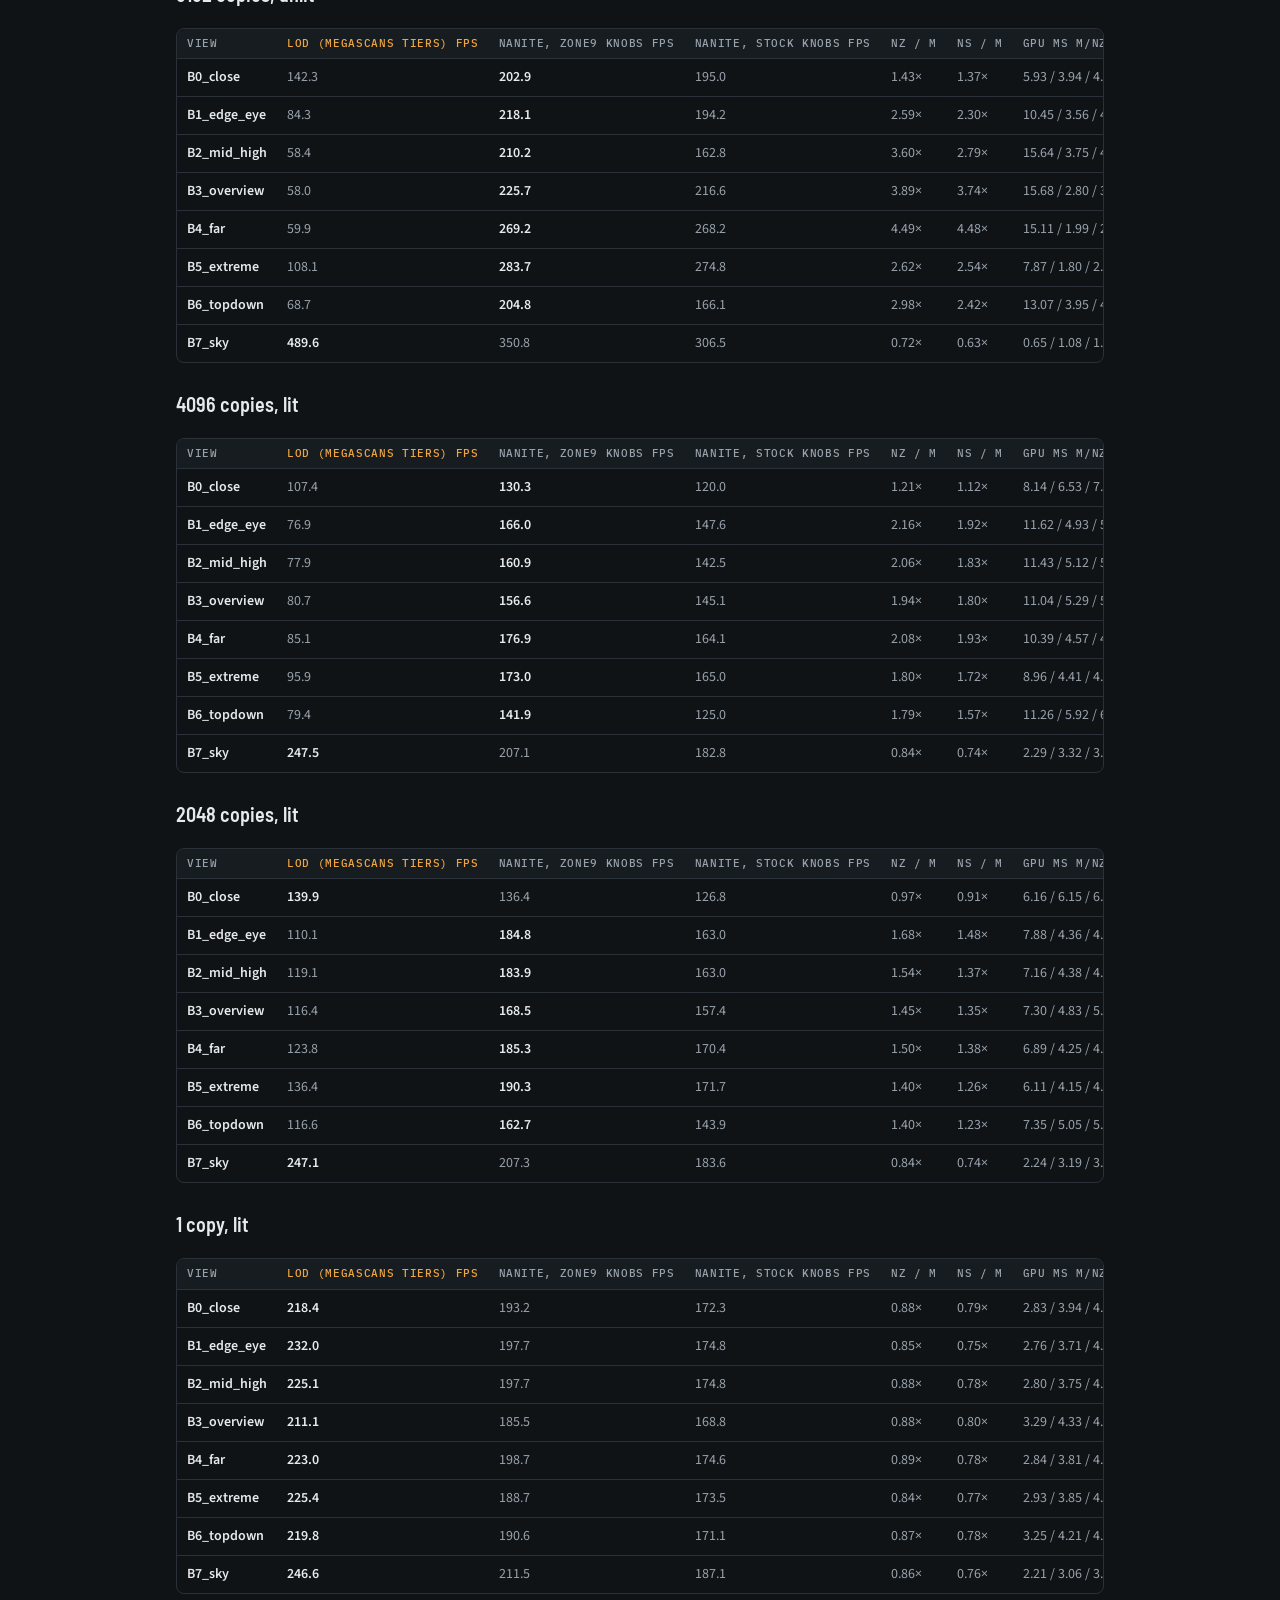
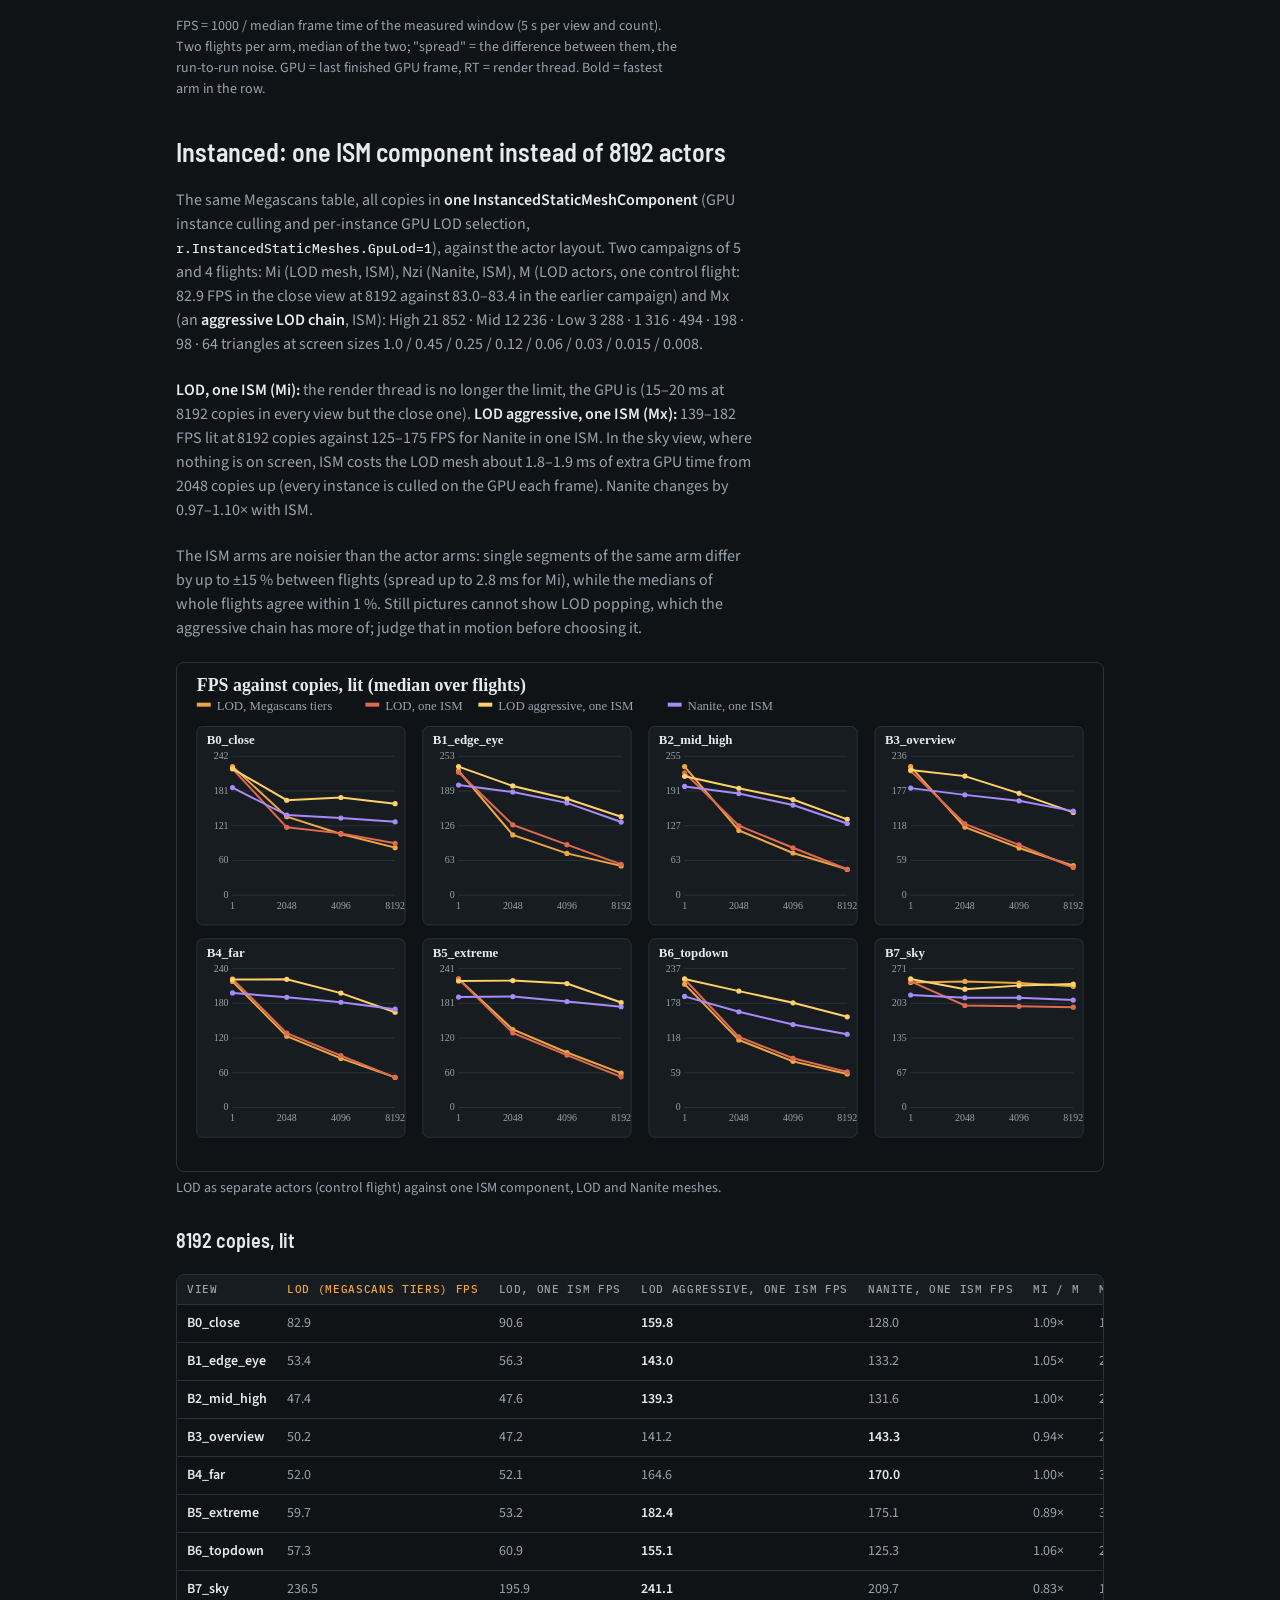
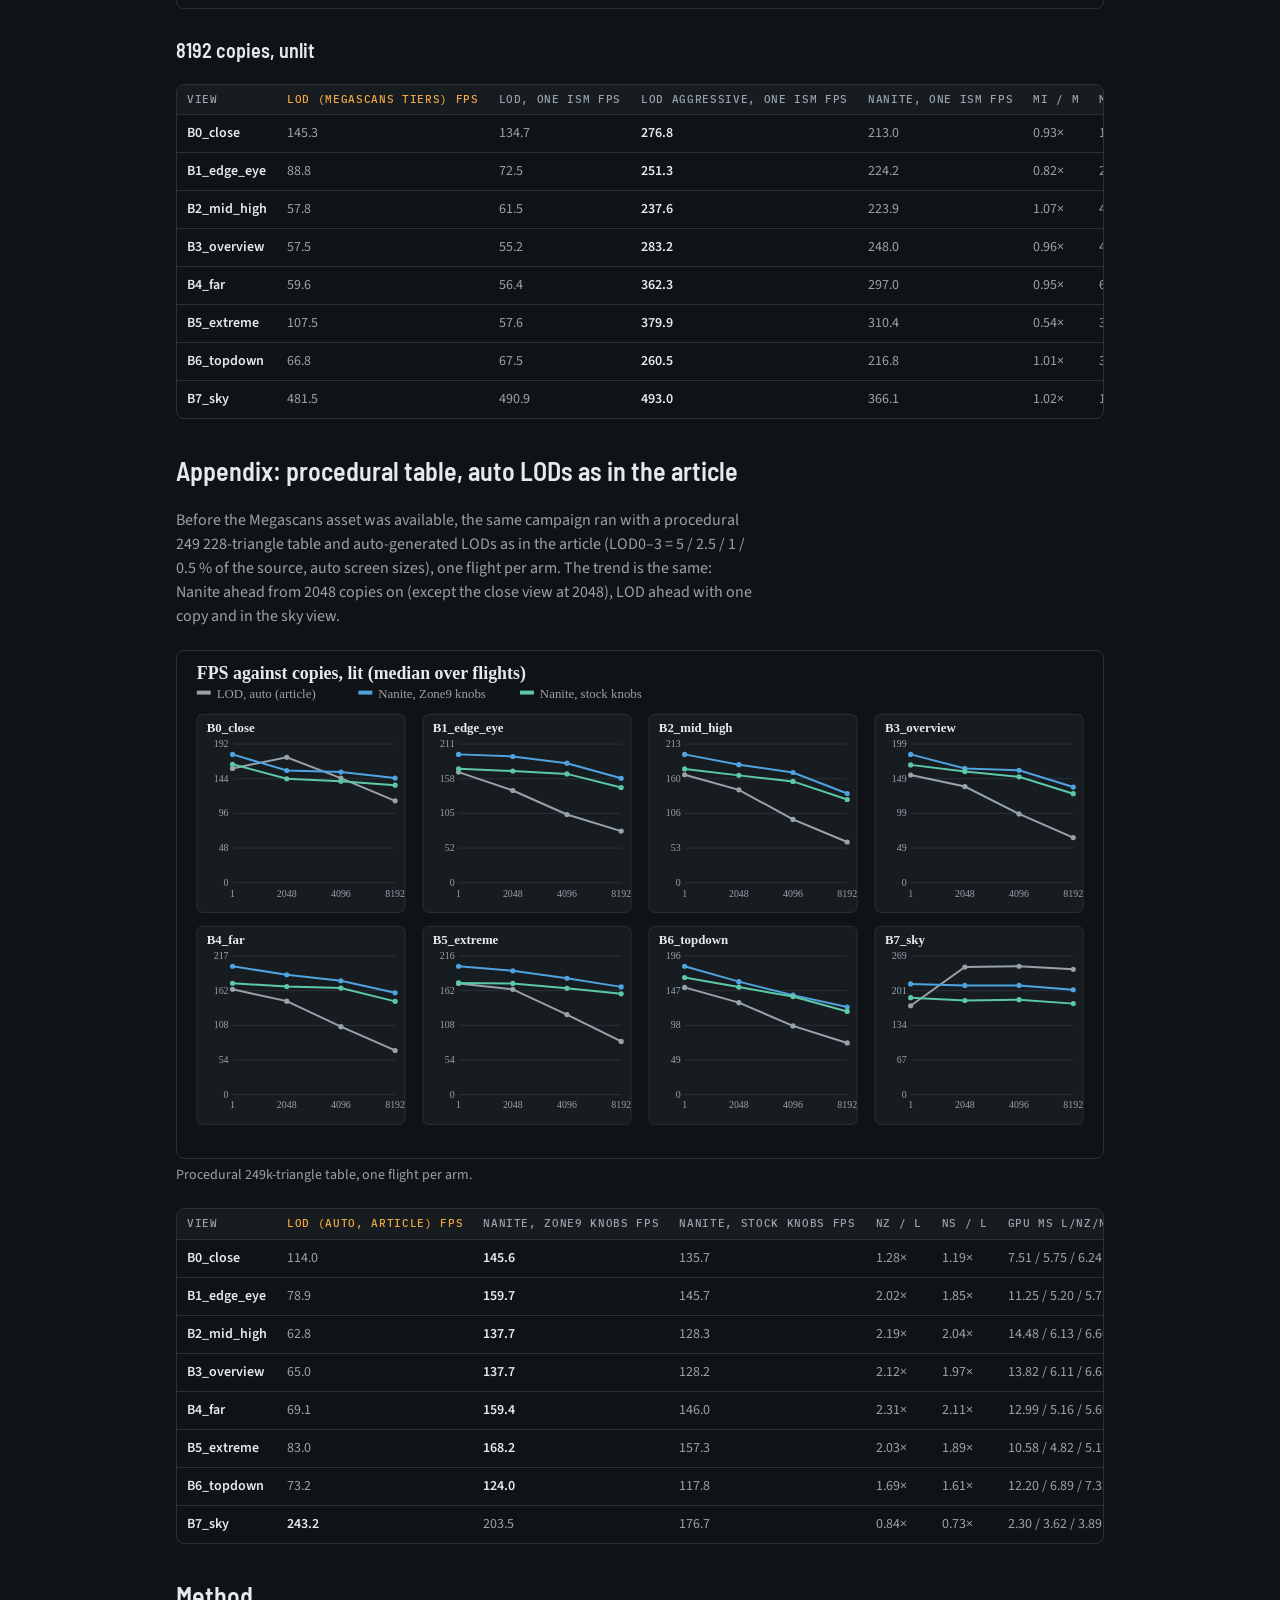
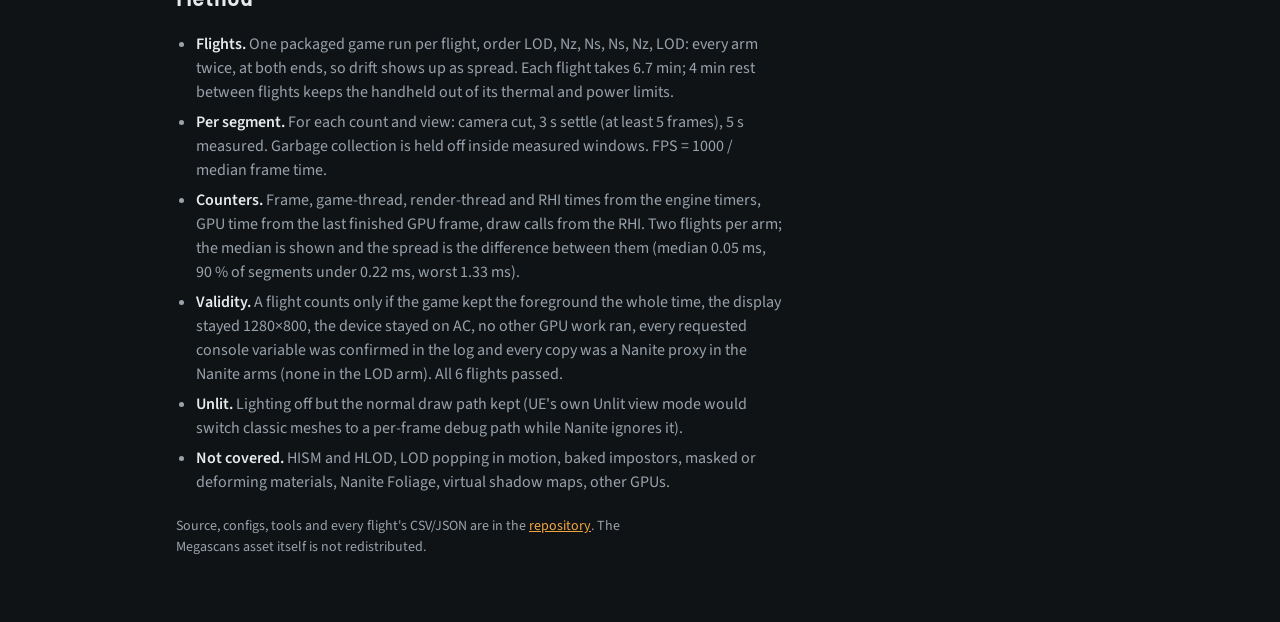
==== commit fa4c19af: "Add instanced (ISM) arms: LOD and Nanite in one ISM component, aggressive LOD chain; revise the impo" ====
--- a/index.html
+++ b/index.html
@@ -51,7 +51,8 @@
 <p><b>The LOD side is limited by the render thread, not by triangles.</b> At 8192 copies its render-thread time equals the frame time in every view with tables in it (12–21 ms), the far view and the unlit pass included, while Nanite's render thread stays at 3.5–6.2 ms. This is the per-primitive CPU cost (visibility, LOD selection, mesh draw command setup) the original article found in <code>MeshDrawCommandPassSetupTask</code>.</p>
 <p><b>With few objects, the LOD mesh wins.</b> A single table renders at 211–247 FPS as LOD against 185–212 FPS as Nanite (11–16 % slower): Nanite has a fixed cost of about 1 ms of GPU time on this GPU. The sky view, with almost nothing on screen, keeps LOD ahead at every count.</p>
 <p><b>The game's Nanite settings beat the engine defaults in all 40 view and count combinations</b>, by 0.3–29 % (<code>r.Nanite.MaxPixelsPerEdge=2</code> and <code>r.Nanite.Culling.TwoPass=0</code> against 1 and on).</p>
-<p><b>What this means for impostors:</b> they would not fix the LOD side here. Its cost is per actor on the CPU, and an impostor is still one actor. The levers are instancing (ISM/HISM, HLOD) or Nanite. Impostors help when the GPU is busy with far, dense geometry, which is not the case in this test.</p>
+<p><b>Instancing alone does not rescue the LOD mesh, but instancing plus a lower LOD chain beats Nanite.</b> With all 8192 tables in one ISM component, the LOD mesh's render thread drops to 1.9–4.8 ms, but its FPS barely moves (0.89–1.09× the actor layout at 8192 copies) because the GPU takes over as the limit: the LOD chain still draws about 3 300 triangles for a table that covers a few dozen pixels. With an aggressive chain (last LODs of 494 / 198 / 98 / 64 triangles, smaller screen sizes) in the same ISM component, LOD is <b>faster than Nanite in 38 of 40 view and count combinations (up to 1.35×)</b> and ties it in the two others (0.97–0.99×). See <a href="#ism">Instanced</a>.</p>
+<p><b>What this means for impostors:</b> with separate actors they would not help, because the cost is per actor on the CPU. Once the meshes are instanced, the remaining cost is exactly the one impostors remove: many tiny far triangles. The aggressive LOD chain is a geometric stand-in for that and already matches Nanite here; baked impostors (the engine's ImpostorBaker) are not measured.</p>
 <h2>At a glance</h2><div class="charts">
 <figure><a href="charts/megascans/fps-vs-copies.svg"><img src="charts/megascans/fps-vs-copies.svg" alt="FPS against copies per view, Megascans table"></a><figcaption>Megascans table: FPS against the number of copies, lit, one panel per camera view (median of two flights per arm).</figcaption></figure>
 <figure><a href="charts/megascans/frame-8192.svg"><img src="charts/megascans/frame-8192.svg" alt="Frame time at 8192 copies"></a><figcaption>Frame time at 8192 copies, lit and unlit: bar = frame, white tick = GPU, ring = render thread.</figcaption></figure>
@@ -63,6 +64,8 @@
 <figure><a href="img/megascans/Nz_n08192_B1_edge_eye.webp"><img src="img/megascans/Nz_n08192_B1_edge_eye.webp" alt="Nanite, 8192 copies, eye level at the edge: 128 FPS" loading="lazy"></a><figcaption>Nanite, 8192 copies, eye level at the edge: 128 FPS</figcaption></figure>
 <figure><a href="img/megascans/M_n08192_B3_overview.webp"><img src="img/megascans/M_n08192_B3_overview.webp" alt="LOD, 8192 copies, overview: 51 FPS" loading="lazy"></a><figcaption>LOD, 8192 copies, overview: 51 FPS</figcaption></figure>
 <figure><a href="img/megascans/Nz_n08192_B3_overview.webp"><img src="img/megascans/Nz_n08192_B3_overview.webp" alt="Nanite, 8192 copies, overview: 135 FPS" loading="lazy"></a><figcaption>Nanite, 8192 copies, overview: 135 FPS</figcaption></figure>
+<figure><a href="img/ism/Mx_n08192_B1_edge_eye.webp"><img src="img/ism/Mx_n08192_B1_edge_eye.webp" alt="LOD aggressive, one ISM, 8192 copies, eye level: 143 FPS" loading="lazy"></a><figcaption>LOD aggressive, one ISM, 8192 copies, eye level: 143 FPS</figcaption></figure>
+<figure><a href="img/ism/Nzi_n08192_B1_edge_eye.webp"><img src="img/ism/Nzi_n08192_B1_edge_eye.webp" alt="Nanite, one ISM, 8192 copies, eye level: 133 FPS" loading="lazy"></a><figcaption>Nanite, one ISM, 8192 copies, eye level: 133 FPS</figcaption></figure>
 </div>
 <h2 id="setup">Setup</h2>
 <div class="cmp wrap"><table><thead><tr><th></th><th class="w">This test</th><th>CRDG article</th></tr></thead><tbody><tr><th>GPU</th><td><b>Radeon 680M</b> (AOKZOE A1 handheld, RDNA 2, 12 CU, shared memory), Adrenalin 26.10.1, on AC power</td><td>RX 580</td></tr><tr><th>Engine</th><td>Unreal Engine <b>5.8.4</b> (the game's engine build), cooked Development package, D3D12 SM6</td><td>UE 5.5, editor</td></tr><tr><th>Resolution</th><td>1280×800 fullscreen, screen percentage 100, <b>TAA</b> (r.AntiAliasingMethod=2, quality 1)</td><td>—</td></tr><tr><th>Mesh</th><td>Megascans Wooden Table <code>uc1kebzfa</code>, 78 × 79 × 52 cm</td><td>A Megascans table</td></tr><tr><th>Nanite mesh</th><td>Raw scan, <b>2 000 018</b> triangles, fallback 7 090 triangles</td><td>Fallback 7 430 triangles</td></tr><tr><th>LOD mesh</th><td><b>8 LODs</b>: High tier 21 852 · 17 482 · 14 204 · Mid tier 12 236 · 7 342 · 4 894 · Low tier 3 288 · 1 644; screen sizes 1.0 / 0.6 / 0.4 / 0.28 / 0.18 / 0.12 / 0.07 / 0.04</td><td>4 auto LODs at 5 / 2.5 / 1 / 0.5 %</td></tr><tr><th>Placement</th><td>1 / 2048 / 4096 / 8192 <code>StaticMeshActor</code>s on a square grid, 102 cm cells for both meshes</td><td>1 / 2048 / 4096 / 8192 actors</td></tr><tr><th>Lighting</th><td>Movable sun with <b>cascaded shadow maps</b> (1 cascade, 1024, caching off), sky atmosphere, sky light, height fog. <b>No VSM</b>, no GI, no distance-field shadows. Scalability Low (the game's 680M tier).</td><td>Lit and unlit</td></tr><tr><th>Nanite settings</th><td><b>Nz</b>: the game's (MaxPixelsPerEdge 2, two-pass culling off) · <b>Ns</b>: engine defaults (1, on)</td><td>Defaults</td></tr></tbody></table></div>
@@ -162,6 +165,53 @@
 <tr><th>B7_sky</th><td><b>246.6</b></td><td>211.5</td><td>187.1</td><td>0.86×</td><td>0.76×</td><td>2.21 / 3.06 / 3.33</td><td>4.03 / 4.70 / 5.33</td><td>0.01 / 0.07 / 0.07</td></tr>
 </tbody></table></div>
 <p class="note">FPS = 1000 / median frame time of the measured window (5 s per view and count). Two flights per arm, median of the two; "spread" = the difference between them, the run-to-run noise. GPU = last finished GPU frame, RT = render thread. Bold = fastest arm in the row.</p>
+<h2 id="ism">Instanced: one ISM component instead of 8192 actors</h2>
+<p>The same Megascans table, all copies in <b>one InstancedStaticMeshComponent</b> (GPU instance culling and per-instance GPU LOD selection, <code>r.InstancedStaticMeshes.GpuLod=1</code>), against the actor layout. Two campaigns of 5 and 4 flights: Mi (LOD mesh, ISM), Nzi (Nanite, ISM), M (LOD actors, one control flight: 82.9 FPS in the close view at 8192 against 83.0–83.4 in the earlier campaign) and Mx (an <b>aggressive LOD chain</b>, ISM): High 21 852 · Mid 12 236 · Low 3 288 · 1 316 · 494 · 198 · 98 · 64 triangles at screen sizes 1.0 / 0.45 / 0.25 / 0.12 / 0.06 / 0.03 / 0.015 / 0.008.</p>
+<p><b>LOD, one ISM (Mi):</b> the render thread is no longer the limit, the GPU is (15–20 ms at 8192 copies in every view but the close one). <b>LOD aggressive, one ISM (Mx):</b> 139–182 FPS lit at 8192 copies against 125–175 FPS for Nanite in one ISM. In the sky view, where nothing is on screen, ISM costs the LOD mesh about 1.8–1.9 ms of extra GPU time from 2048 copies up (every instance is culled on the GPU each frame). Nanite changes by 0.97–1.10× with ISM.</p>
+<p>The ISM arms are noisier than the actor arms: single segments of the same arm differ by up to ±15 % between flights (spread up to 2.8 ms for Mi), while the medians of whole flights agree within 1 %. Still pictures cannot show LOD popping, which the aggressive chain has more of; judge that in motion before choosing it.</p>
+<div class="charts"><figure><a href="charts/ism/fps-vs-copies.svg"><img src="charts/ism/fps-vs-copies.svg" alt="FPS against copies, ISM"></a><figcaption>LOD as separate actors (control flight) against one ISM component, LOD and Nanite meshes.</figcaption></figure></div>
+<h3>8192 copies, lit</h3>
+<div class="cmp"><table><thead><tr><th>View</th>
+<th class="w">LOD (Megascans tiers) FPS</th>
+<th>LOD, one ISM FPS</th>
+<th>LOD aggressive, one ISM FPS</th>
+<th>Nanite, one ISM FPS</th>
+<th>Mi / M</th>
+<th>Mx / M</th>
+<th>Nzi / M</th>
+<th>GPU ms M/Mi/Mx/Nzi</th>
+<th>RT ms M/Mi/Mx/Nzi</th>
+<th>spread ms</th></tr></thead><tbody>
+<tr><th>B0_close</th><td>82.9</td><td>90.6</td><td><b>159.8</b></td><td>128.0</td><td>1.09×</td><td>1.93×</td><td>1.54×</td><td>10.62 / 9.82 / 5.25 / 6.66</td><td>11.99 / 4.65 / 4.17 / 5.81</td><td>0.00 / 1.44 / 0.15 / 0.05</td></tr>
+<tr><th>B1_edge_eye</th><td>53.4</td><td>56.3</td><td><b>143.0</b></td><td>133.2</td><td>1.05×</td><td>2.68×</td><td>2.49×</td><td>17.32 / 16.50 / 5.90 / 6.33</td><td>18.58 / 4.75 / 4.44 / 5.70</td><td>0.00 / 2.27 / 0.90 / 0.04</td></tr>
+<tr><th>B2_mid_high</th><td>47.4</td><td>47.6</td><td><b>139.3</b></td><td>131.6</td><td>1.00×</td><td>2.94×</td><td>2.78×</td><td>19.75 / 19.81 / 6.21 / 6.49</td><td>21.04 / 4.78 / 4.55 / 5.77</td><td>0.00 / 2.73 / 0.07 / 0.07</td></tr>
+<tr><th>B3_overview</th><td>50.2</td><td>47.2</td><td>141.2</td><td><b>143.3</b></td><td>0.94×</td><td>2.81×</td><td>2.85×</td><td>18.58 / 19.97 / 6.01 / 5.84</td><td>19.91 / 4.79 / 4.51 / 5.52</td><td>0.00 / 2.81 / 0.07 / 0.04</td></tr>
+<tr><th>B4_far</th><td>52.0</td><td>52.1</td><td>164.6</td><td><b>170.0</b></td><td>1.00×</td><td>3.16×</td><td>3.27×</td><td>17.85 / 17.90 / 5.12 / 4.77</td><td>19.27 / 4.81 / 3.97 / 5.15</td><td>0.00 / 2.66 / 0.04 / 0.00</td></tr>
+<tr><th>B5_extreme</th><td>59.7</td><td>53.2</td><td><b>182.4</b></td><td>175.1</td><td>0.89×</td><td>3.05×</td><td>2.93×</td><td>15.08 / 17.50 / 4.49 / 4.64</td><td>16.70 / 4.78 / 4.01 / 5.18</td><td>0.00 / 2.77 / 1.03 / 0.02</td></tr>
+<tr><th>B6_topdown</th><td>57.3</td><td>60.9</td><td><b>155.1</b></td><td>125.3</td><td>1.06×</td><td>2.71×</td><td>2.19×</td><td>16.15 / 15.07 / 5.44 / 6.83</td><td>17.43 / 4.71 / 4.39 / 5.93</td><td>0.00 / 2.26 / 0.06 / 0.01</td></tr>
+<tr><th>B7_sky</th><td>236.5</td><td>195.9</td><td><b>241.1</b></td><td>209.7</td><td>0.83×</td><td>1.02×</td><td>0.89×</td><td>2.33 / 4.18 / 2.76 / 3.54</td><td>4.21 / 3.49 / 4.04 / 4.74</td><td>0.00 / 0.65 / 0.01 / 0.04</td></tr>
+</tbody></table></div>
+<h3>8192 copies, unlit</h3>
+<div class="cmp"><table><thead><tr><th>View</th>
+<th class="w">LOD (Megascans tiers) FPS</th>
+<th>LOD, one ISM FPS</th>
+<th>LOD aggressive, one ISM FPS</th>
+<th>Nanite, one ISM FPS</th>
+<th>Mi / M</th>
+<th>Mx / M</th>
+<th>Nzi / M</th>
+<th>GPU ms M/Mi/Mx/Nzi</th>
+<th>RT ms M/Mi/Mx/Nzi</th>
+<th>spread ms</th></tr></thead><tbody>
+<tr><th>B0_close</th><td>145.3</td><td>134.7</td><td><b>276.8</b></td><td>213.0</td><td>0.93×</td><td>1.90×</td><td>1.47×</td><td>5.79 / 6.45 / 2.72 / 3.64</td><td>6.90 / 3.06 / 2.70 / 3.33</td><td>0.00 / 0.18 / 0.16 / 0.17</td></tr>
+<tr><th>B1_edge_eye</th><td>88.8</td><td>72.5</td><td><b>251.3</b></td><td>224.2</td><td>0.82×</td><td>2.83×</td><td>2.53×</td><td>9.84 / 12.56 / 3.16 / 3.31</td><td>11.17 / 3.09 / 2.46 / 3.91</td><td>0.00 / 0.31 / 0.15 / 0.18</td></tr>
+<tr><th>B2_mid_high</th><td>57.8</td><td>61.5</td><td><b>237.6</b></td><td>223.9</td><td>1.07×</td><td>4.11×</td><td>3.88×</td><td>15.72 / 14.89 / 3.41 / 3.42</td><td>17.24 / 3.25 / 2.52 / 3.81</td><td>0.00 / 2.24 / 0.05 / 0.09</td></tr>
+<tr><th>B3_overview</th><td>57.5</td><td>55.2</td><td><b>283.2</b></td><td>248.0</td><td>0.96×</td><td>4.92×</td><td>4.31×</td><td>15.88 / 16.77 / 2.54 / 2.49</td><td>17.37 / 3.24 / 2.95 / 4.01</td><td>0.00 / 2.18 / 0.00 / 0.20</td></tr>
+<tr><th>B4_far</th><td>59.6</td><td>56.4</td><td><b>362.3</b></td><td>297.0</td><td>0.95×</td><td>6.08×</td><td>4.98×</td><td>15.23 / 16.38 / 1.86 / 1.71</td><td>16.77 / 3.26 / 2.48 / 3.35</td><td>0.00 / 2.18 / 0.00 / 0.02</td></tr>
+<tr><th>B5_extreme</th><td>107.5</td><td>57.6</td><td><b>379.9</b></td><td>310.4</td><td>0.54×</td><td>3.53×</td><td>2.89×</td><td>7.92 / 15.95 / 1.67 / 1.57</td><td>9.27 / 3.19 / 2.38 / 3.21</td><td>0.00 / 0.14 / 0.04 / 0.03</td></tr>
+<tr><th>B6_topdown</th><td>66.8</td><td>67.5</td><td><b>260.5</b></td><td>216.8</td><td>1.01×</td><td>3.90×</td><td>3.25×</td><td>13.45 / 13.54 / 2.93 / 3.64</td><td>14.92 / 3.11 / 3.07 / 3.55</td><td>0.00 / 1.72 / 0.04 / 0.04</td></tr>
+<tr><th>B7_sky</th><td>481.5</td><td>490.9</td><td><b>493.0</b></td><td>366.1</td><td>1.02×</td><td>1.02×</td><td>0.76×</td><td>0.65 / 0.67 / 0.72 / 1.04</td><td>2.01 / 1.92 / 1.88 / 2.72</td><td>0.00 / 0.08 / 0.05 / 0.03</td></tr>
+</tbody></table></div>
 <h2 id="appendix">Appendix: procedural table, auto LODs as in the article</h2>
 <p>Before the Megascans asset was available, the same campaign ran with a procedural 249 228-triangle table and auto-generated LODs as in the article (LOD0–3 = 5 / 2.5 / 1 / 0.5 % of the source, auto screen sizes), one flight per arm. The trend is the same: Nanite ahead from 2048 copies on (except the close view at 2048), LOD ahead with one copy and in the sky view.</p>
 <div class="charts"><figure><a href="charts/procedural/fps-vs-copies.svg"><img src="charts/procedural/fps-vs-copies.svg" alt="FPS against copies, procedural table"></a><figcaption>Procedural 249k-triangle table, one flight per arm.</figcaption></figure></div>
@@ -184,7 +234,7 @@
 <tr><th>B7_sky</th><td><b>243.2</b></td><td>203.5</td><td>176.7</td><td>0.84×</td><td>0.73×</td><td>2.30 / 3.62 / 3.89</td><td>4.09 / 4.88 / 5.64</td><td>0.00 / 0.00 / 0.00</td></tr>
 </tbody></table></div>
 <h2 id="method">Method</h2>
-<ul class="alike"><li><b>Flights.</b> One packaged game run per flight, order LOD, Nz, Ns, Ns, Nz, LOD: every arm twice, at both ends, so drift shows up as spread. Each flight takes 6.7 min; 4 min rest between flights keeps the handheld out of its thermal and power limits.</li><li><b>Per segment.</b> For each count and view: camera cut, 3 s settle (at least 5 frames), 5 s measured. Garbage collection is held off inside measured windows. FPS = 1000 / median frame time.</li><li><b>Counters.</b> Frame, game-thread, render-thread and RHI times from the engine timers, GPU time from the last finished GPU frame, draw calls from the RHI. Two flights per arm; the median is shown and the spread is the difference between them (median 0.05 ms, 90 % of segments under 0.22 ms, worst 1.33 ms).</li><li><b>Validity.</b> A flight counts only if the game kept the foreground the whole time, the display stayed 1280×800, the device stayed on AC, no other GPU work ran, every requested console variable was confirmed in the log and every copy was a Nanite proxy in the Nanite arms (none in the LOD arm). All 6 flights passed.</li><li><b>Unlit.</b> Lighting off but the normal draw path kept (UE's own Unlit view mode would switch classic meshes to a per-frame debug path while Nanite ignores it).</li><li><b>Not covered.</b> Instanced layouts (ISM/HISM, the bench supports <code>-NLBLayout=ISM</code>), masked or deforming materials, Nanite Foliage, virtual shadow maps, other GPUs.</li></ul>
+<ul class="alike"><li><b>Flights.</b> One packaged game run per flight, order LOD, Nz, Ns, Ns, Nz, LOD: every arm twice, at both ends, so drift shows up as spread. Each flight takes 6.7 min; 4 min rest between flights keeps the handheld out of its thermal and power limits.</li><li><b>Per segment.</b> For each count and view: camera cut, 3 s settle (at least 5 frames), 5 s measured. Garbage collection is held off inside measured windows. FPS = 1000 / median frame time.</li><li><b>Counters.</b> Frame, game-thread, render-thread and RHI times from the engine timers, GPU time from the last finished GPU frame, draw calls from the RHI. Two flights per arm; the median is shown and the spread is the difference between them (median 0.05 ms, 90 % of segments under 0.22 ms, worst 1.33 ms).</li><li><b>Validity.</b> A flight counts only if the game kept the foreground the whole time, the display stayed 1280×800, the device stayed on AC, no other GPU work ran, every requested console variable was confirmed in the log and every copy was a Nanite proxy in the Nanite arms (none in the LOD arm). All 6 flights passed.</li><li><b>Unlit.</b> Lighting off but the normal draw path kept (UE's own Unlit view mode would switch classic meshes to a per-frame debug path while Nanite ignores it).</li><li><b>Not covered.</b> HISM and HLOD, LOD popping in motion, baked impostors, masked or deforming materials, Nanite Foliage, virtual shadow maps, other GPUs.</li></ul>
 <p class="note">Source, configs, tools and every flight's CSV/JSON are in the <a href="https://github.com/windystrife/nanite-lod-bench">repository</a>. The Megascans asset itself is not redistributed.</p>
 </main>
 </html>
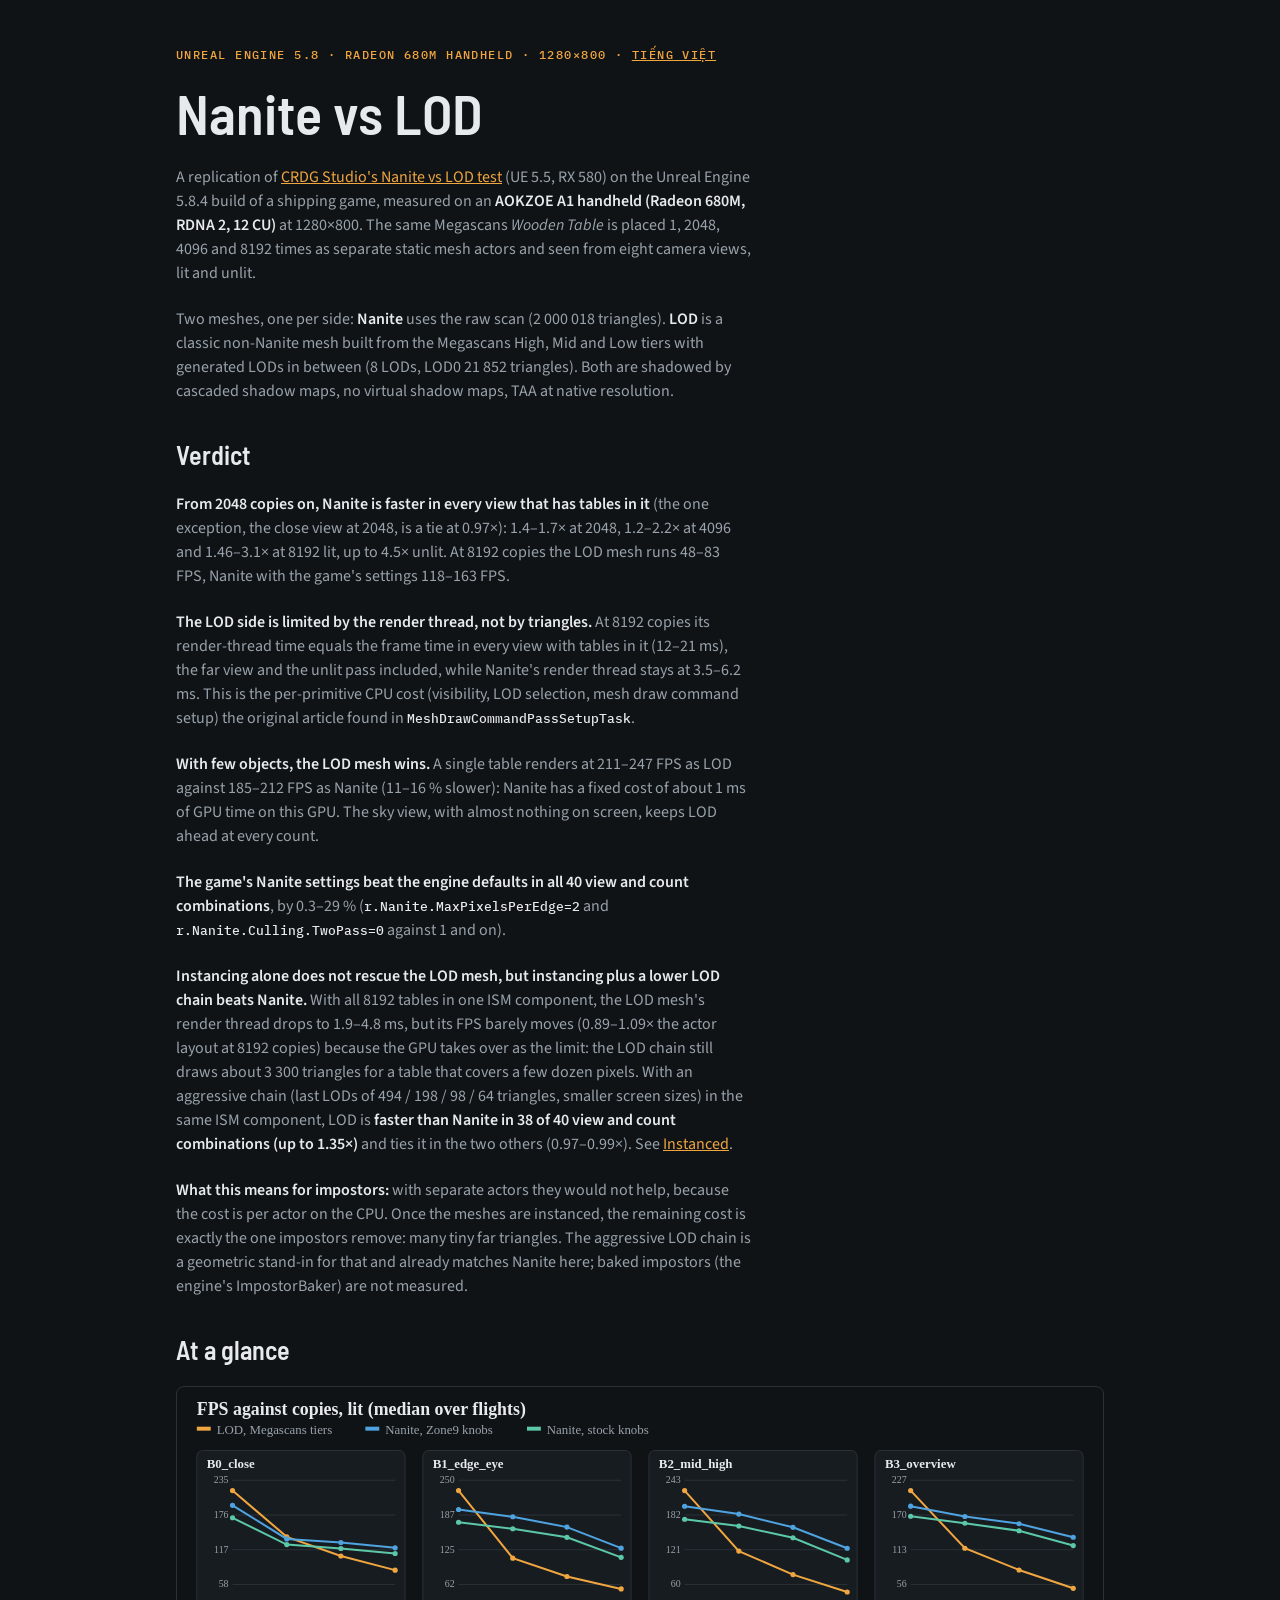
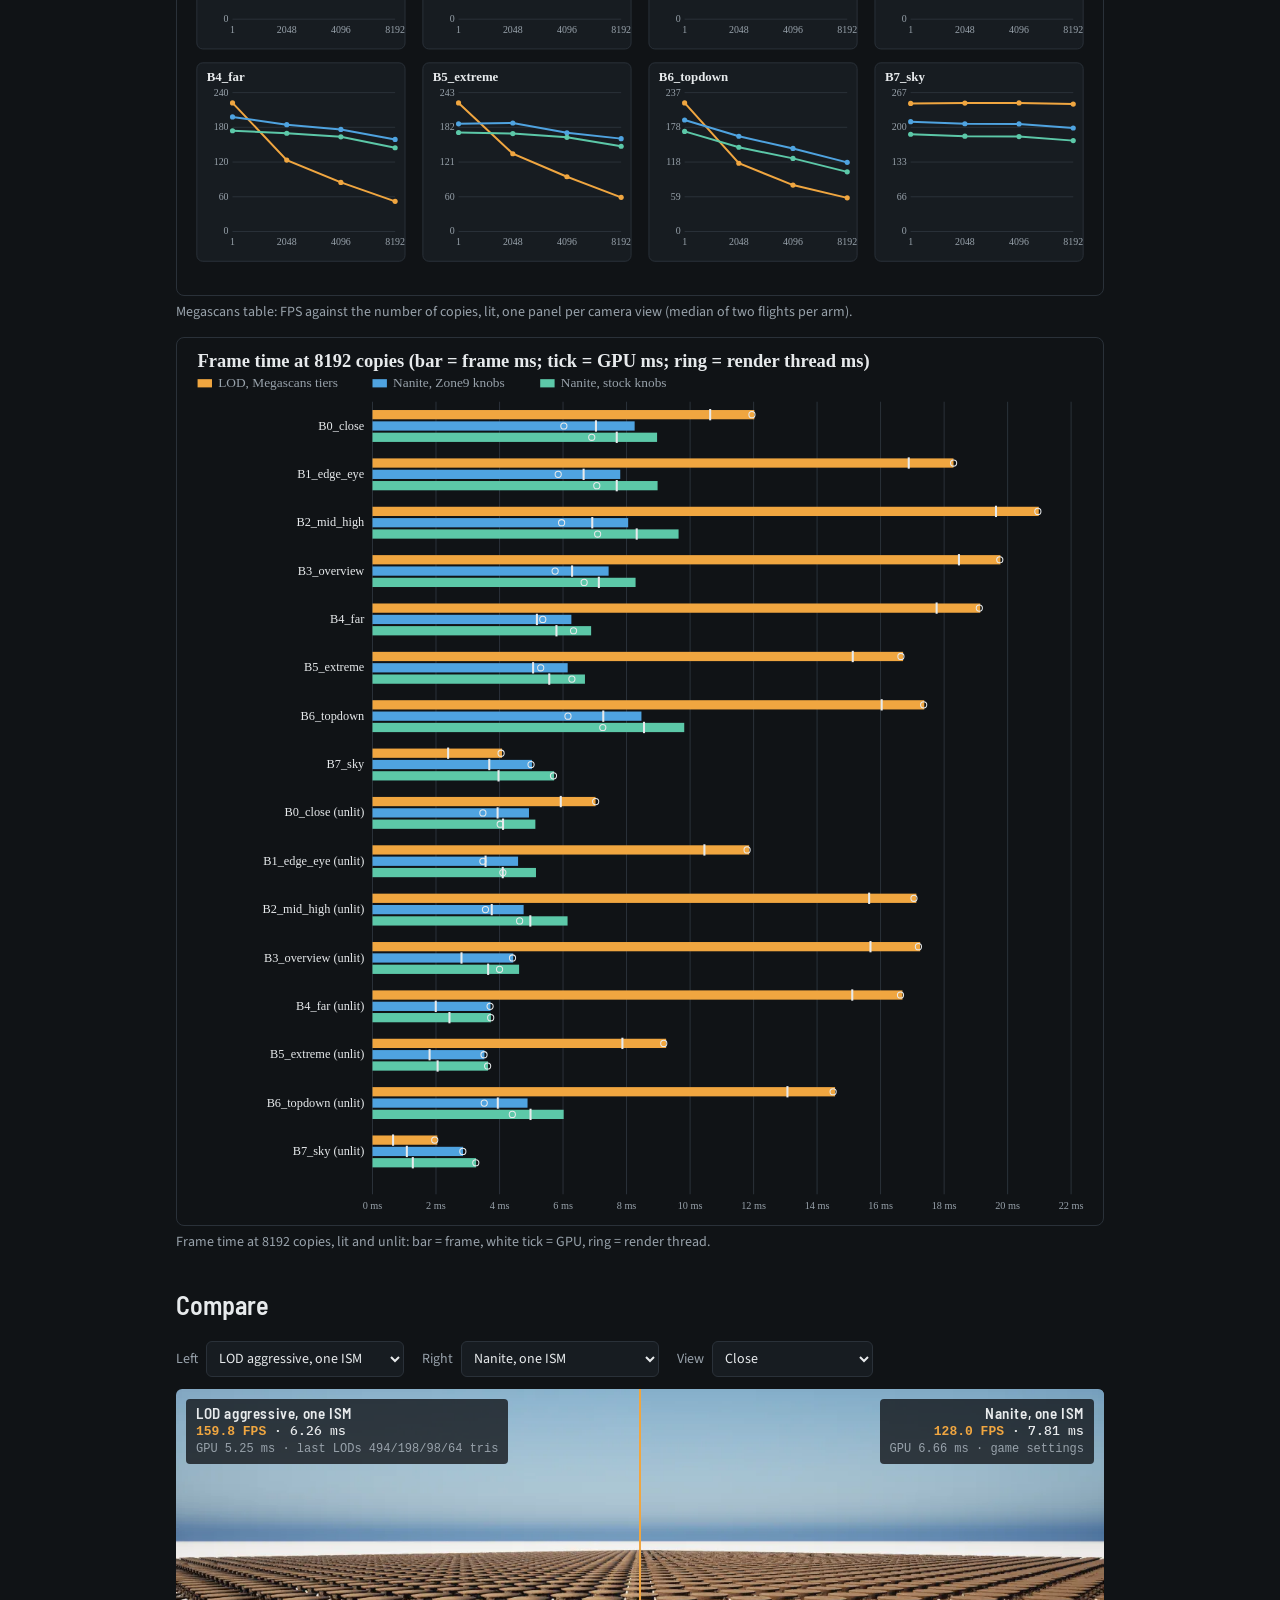
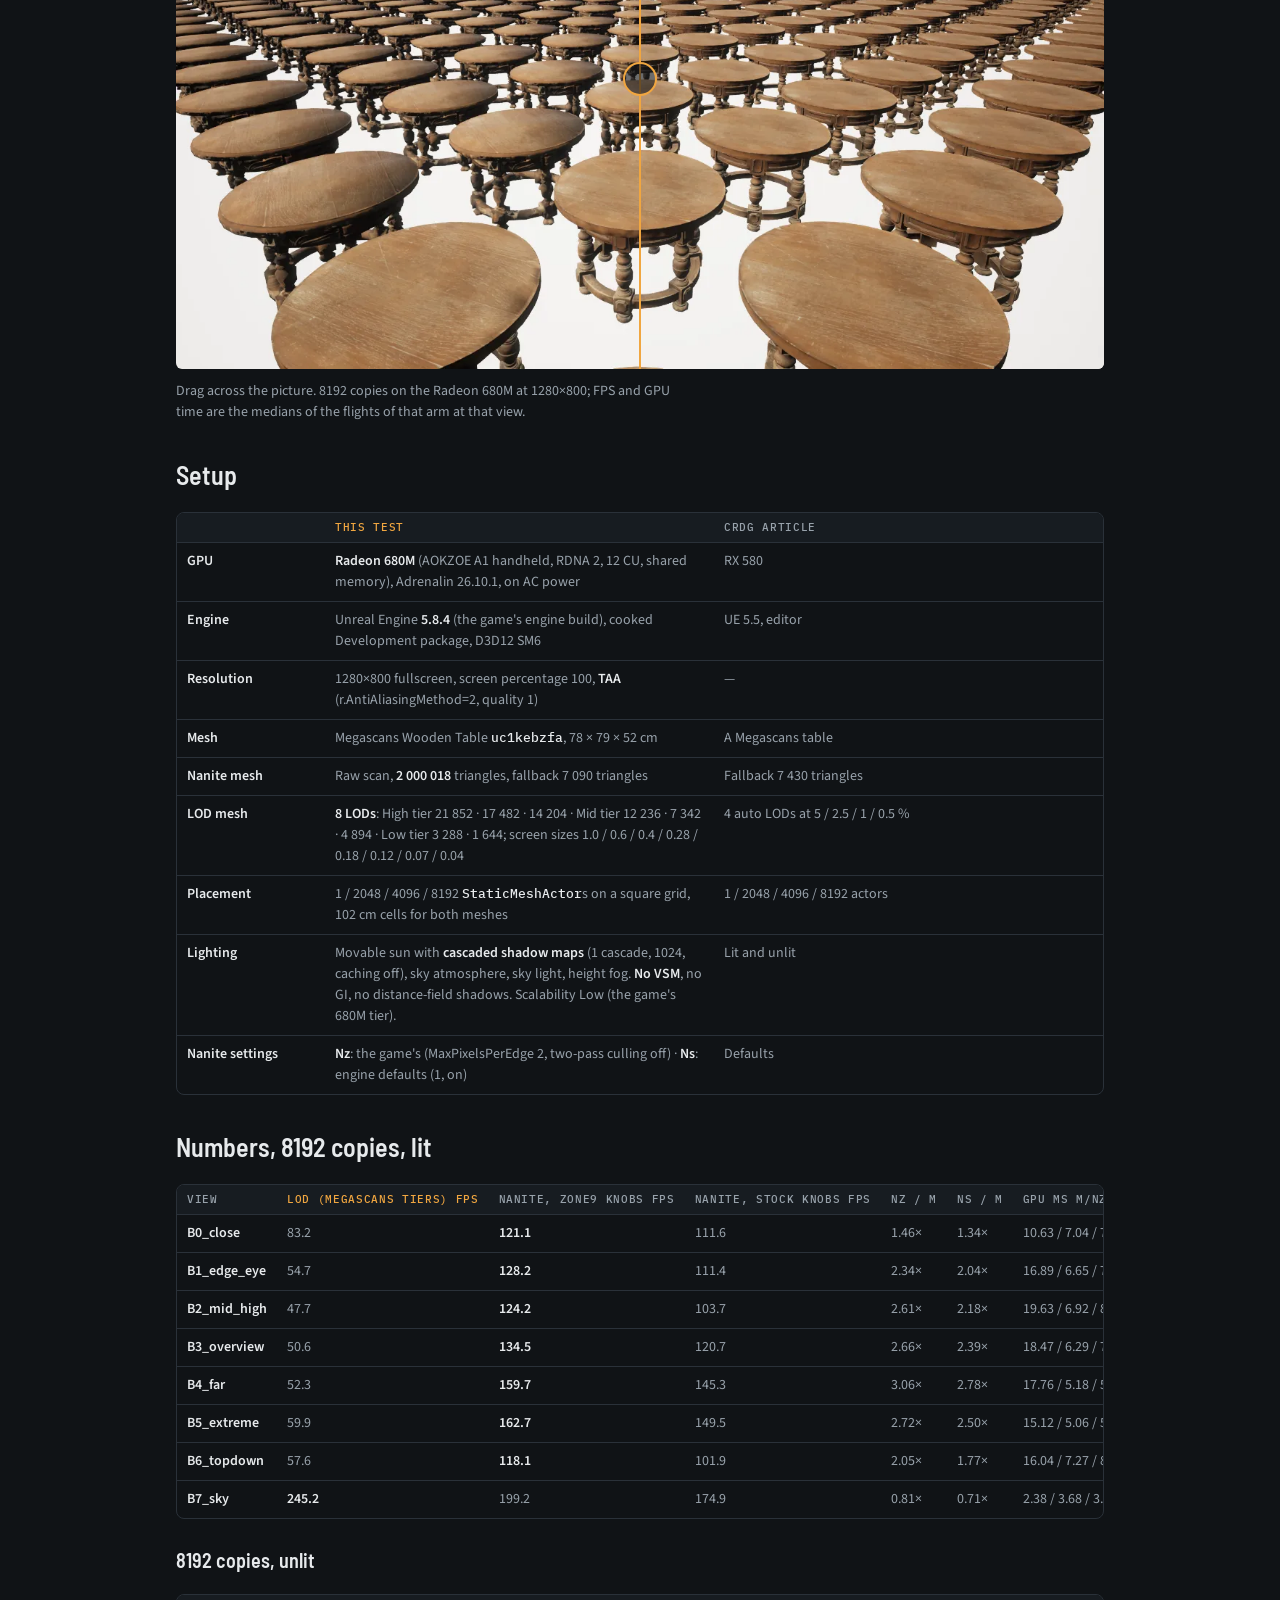
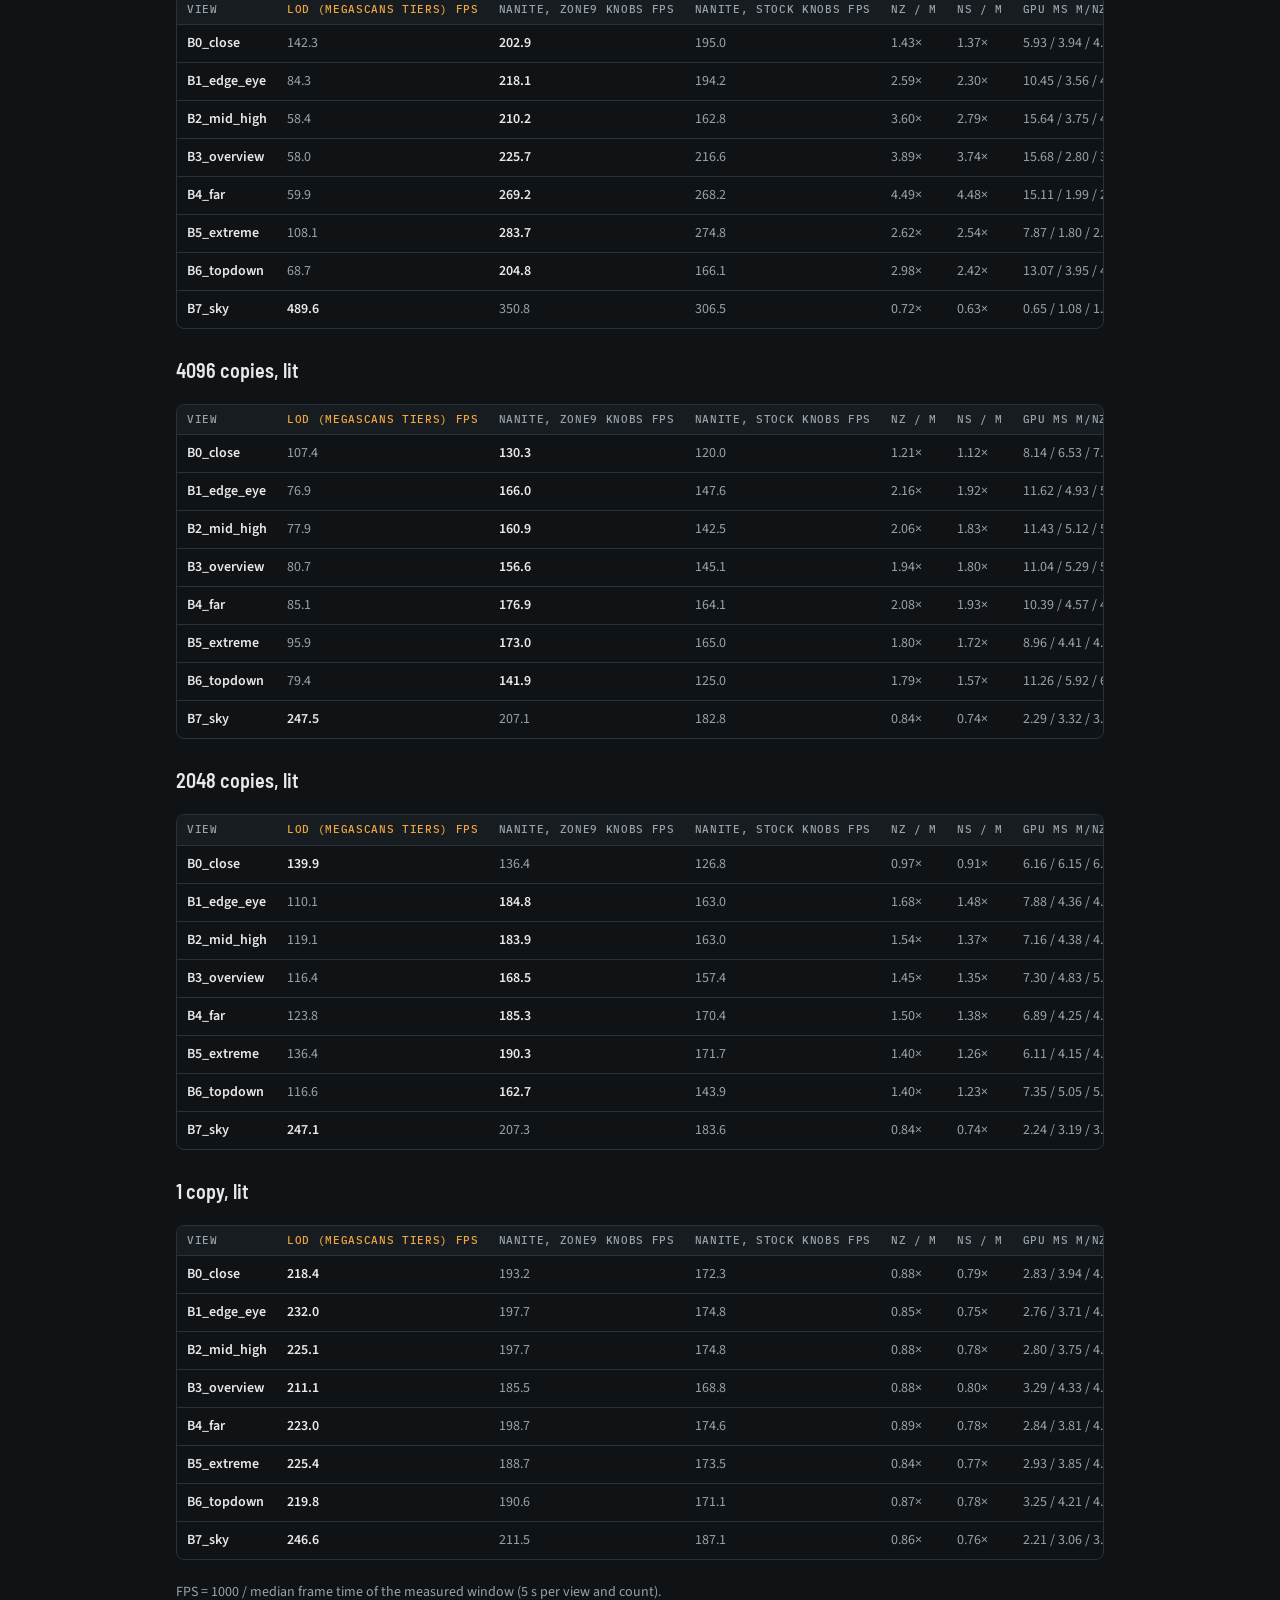
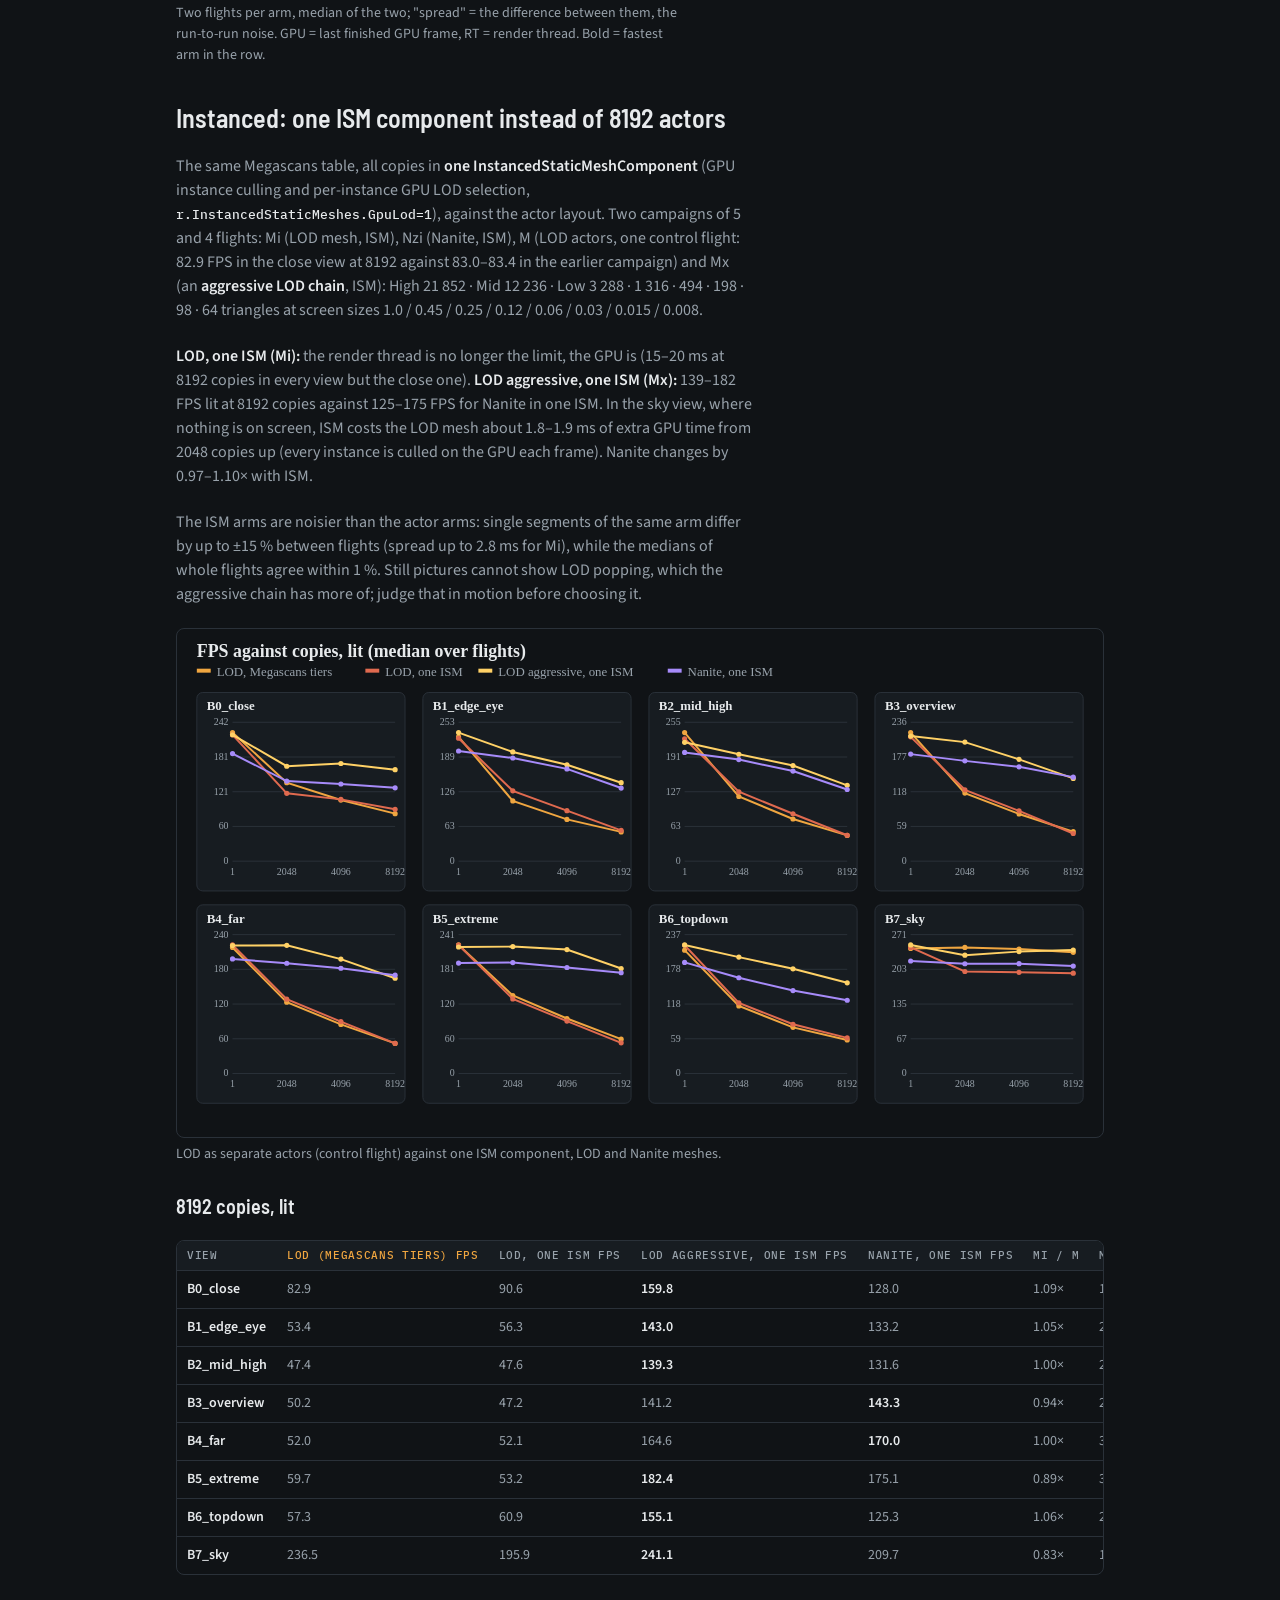
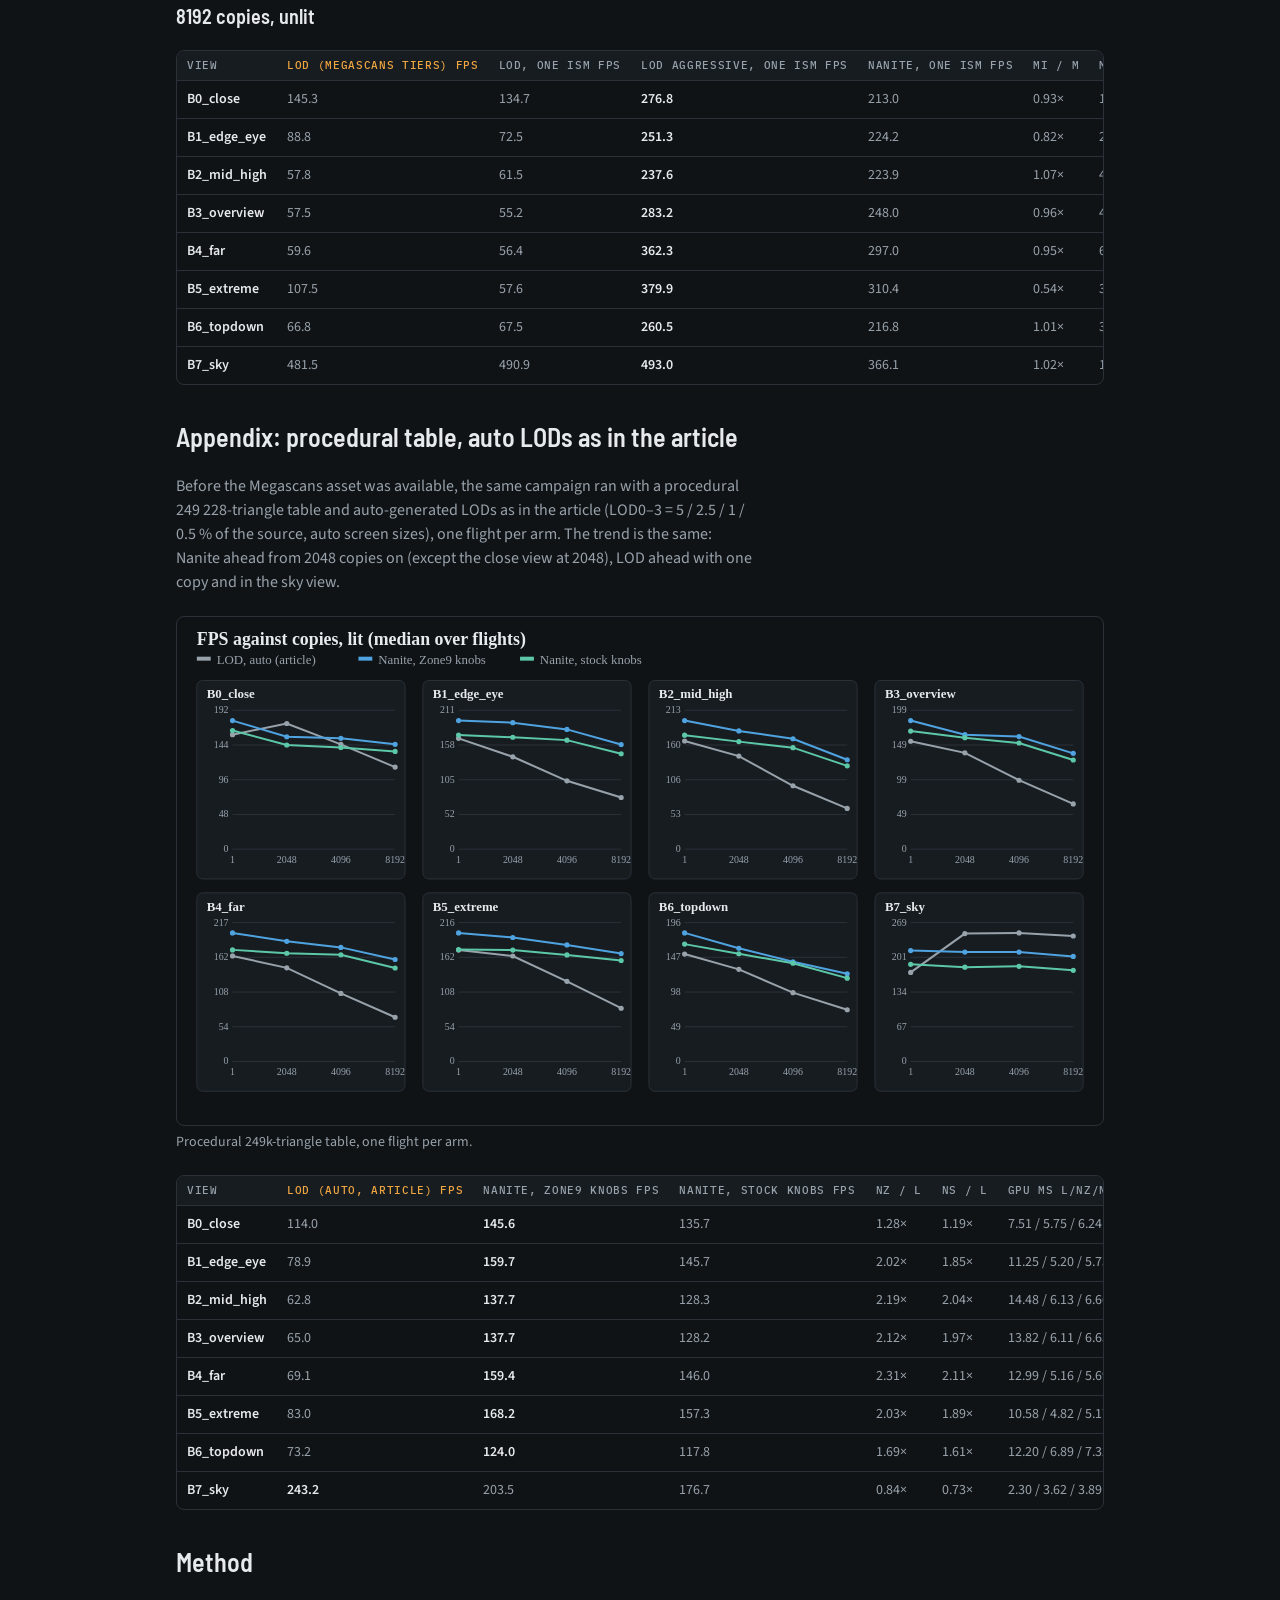
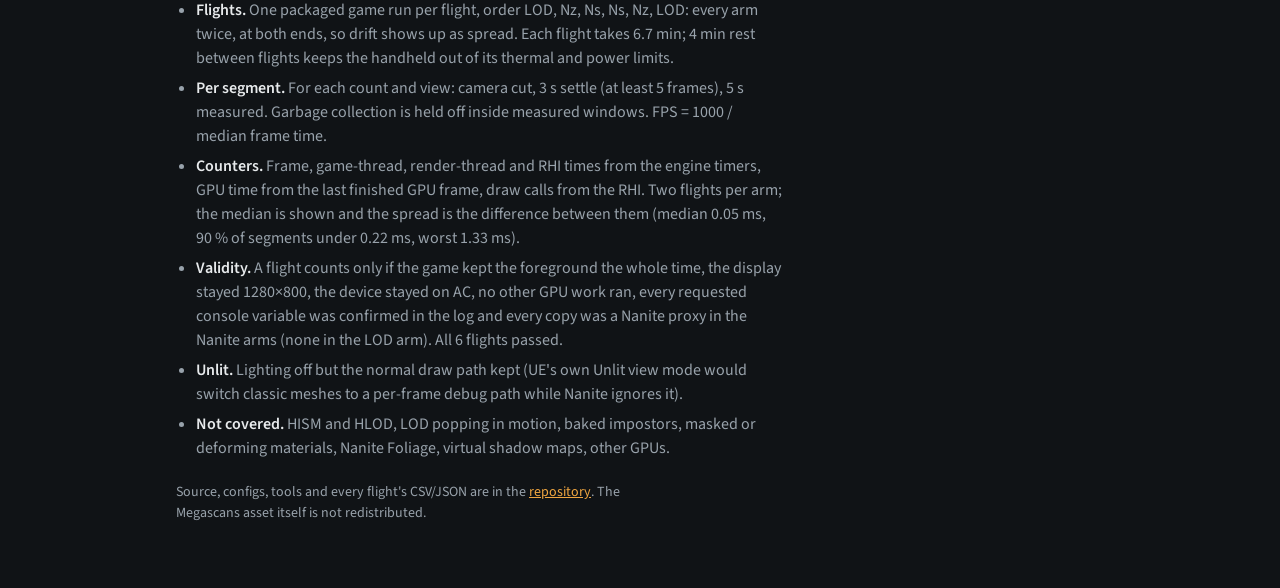
==== commit d8a0372e: "Vietnamese page (/vi/), localised charts, drag-to-compare viewer" ====
--- a/index.html
+++ b/index.html
@@ -39,10 +39,27 @@
 .cmp.wrap table { min-width: 640px; }
 .cmp.wrap tbody th { width: 16%; }
 .cmp.wrap td { width: 42%; }
+.viewer { display: grid; gap: 12px; }
+.controls { display: flex; flex-wrap: wrap; gap: 10px 18px; align-items: center; }
+label.pick { display: inline-flex; gap: 8px; align-items: center; font-size: 14px; color: var(--muted); }
+select { background: var(--panel); color: var(--ink); border: 1px solid var(--line); border-radius: 6px; padding: 6px 8px; font: 14px "Source Sans 3", system-ui, sans-serif; max-width: 100%; }
+select:focus-visible, input[type=range]:focus-visible { outline: 2px solid var(--sun); outline-offset: 2px; }
+.stage { position: relative; width: 100%; aspect-ratio: 16 / 10; background: #000; border-radius: 6px; overflow: hidden; user-select: none; touch-action: pan-y; }
+.stage img { position: absolute; inset: 0; width: 100%; height: 100%; object-fit: contain; display: block; }
+.stage .top { clip-path: inset(0 0 0 var(--cut, 50%)); }
+.stage .handle { position: absolute; top: 0; bottom: 0; left: var(--cut, 50%); width: 2px; background: var(--sun); transform: translateX(-1px); pointer-events: none; }
+.stage .handle::after { content: ""; position: absolute; top: 50%; left: 50%; width: 30px; height: 30px; border-radius: 50%; border: 2px solid var(--sun); background: rgba(16,19,22,.6); transform: translate(-50%, -50%); }
+.stage .tag { position: absolute; top: 10px; display: grid; gap: 1px; max-width: 46%; background: rgba(16,19,22,.78); padding: 5px 10px 6px; border-radius: 4px; pointer-events: none; }
+.stage .tag .t1 { font: 600 15px/1.2 "Barlow Semi Condensed", "Arial Narrow", system-ui, sans-serif; letter-spacing: .04em; }
+.stage .tag .t2 { font: 500 13px/1.3 "IBM Plex Mono", ui-monospace, Consolas, monospace; font-variant-numeric: tabular-nums; color: var(--ink); }
+.stage .tag .t2 b { color: var(--sun); font-weight: 600; }
+.stage .tag .t3 { font: 400 12px/1.3 "IBM Plex Mono", ui-monospace, Consolas, monospace; color: var(--muted); }
+.stage .tag.l { left: 10px; } .stage .tag.r { right: 10px; text-align: right; }
+.stage input[type=range] { position: absolute; inset: 0; width: 100%; height: 100%; opacity: 0; cursor: ew-resize; margin: 0; }
 
 </style>
 <main>
-<div class="eyebrow">Unreal Engine 5.8 · Radeon 680M handheld · 1280×800</div>
+<div class="eyebrow">Unreal Engine 5.8 · Radeon 680M handheld · 1280×800 · <a href="vi/">Tiếng Việt</a></div>
 <h1>Nanite vs LOD</h1>
 <p>A replication of <a href="https://crdg.jp/studio-tech-1/en/2025/05/29/3438/">CRDG Studio's Nanite vs LOD test</a> (UE 5.5, RX 580) on the Unreal Engine 5.8.4 build of a shipping game, measured on an <b>AOKZOE A1 handheld (Radeon 680M, RDNA 2, 12 CU)</b> at 1280×800. The same Megascans <i>Wooden Table</i> is placed 1, 2048, 4096 and 8192 times as separate static mesh actors and seen from eight camera views, lit and unlit.</p>
 <p>Two meshes, one per side: <b>Nanite</b> uses the raw scan (2 000 018 triangles). <b>LOD</b> is a classic non-Nanite mesh built from the Megascans High, Mid and Low tiers with generated LODs in between (8 LODs, LOD0 21 852 triangles). Both are shadowed by cascaded shadow maps, no virtual shadow maps, TAA at native resolution.</p>
@@ -54,19 +71,44 @@
 <p><b>Instancing alone does not rescue the LOD mesh, but instancing plus a lower LOD chain beats Nanite.</b> With all 8192 tables in one ISM component, the LOD mesh's render thread drops to 1.9–4.8 ms, but its FPS barely moves (0.89–1.09× the actor layout at 8192 copies) because the GPU takes over as the limit: the LOD chain still draws about 3 300 triangles for a table that covers a few dozen pixels. With an aggressive chain (last LODs of 494 / 198 / 98 / 64 triangles, smaller screen sizes) in the same ISM component, LOD is <b>faster than Nanite in 38 of 40 view and count combinations (up to 1.35×)</b> and ties it in the two others (0.97–0.99×). See <a href="#ism">Instanced</a>.</p>
 <p><b>What this means for impostors:</b> with separate actors they would not help, because the cost is per actor on the CPU. Once the meshes are instanced, the remaining cost is exactly the one impostors remove: many tiny far triangles. The aggressive LOD chain is a geometric stand-in for that and already matches Nanite here; baked impostors (the engine's ImpostorBaker) are not measured.</p>
 <h2>At a glance</h2><div class="charts">
-<figure><a href="charts/megascans/fps-vs-copies.svg"><img src="charts/megascans/fps-vs-copies.svg" alt="FPS against copies per view, Megascans table"></a><figcaption>Megascans table: FPS against the number of copies, lit, one panel per camera view (median of two flights per arm).</figcaption></figure>
-<figure><a href="charts/megascans/frame-8192.svg"><img src="charts/megascans/frame-8192.svg" alt="Frame time at 8192 copies"></a><figcaption>Frame time at 8192 copies, lit and unlit: bar = frame, white tick = GPU, ring = render thread.</figcaption></figure>
+<figure><a href="charts/megascans/fps-vs-copies.svg"><img src="charts/megascans/fps-vs-copies.svg" alt="Megascans table: FPS against the number of copies, lit, one panel per camera view (median of two flights per arm)."></a><figcaption>Megascans table: FPS against the number of copies, lit, one panel per camera view (median of two flights per arm).</figcaption></figure>
+<figure><a href="charts/megascans/frame-8192.svg"><img src="charts/megascans/frame-8192.svg" alt="Frame time at 8192 copies, lit and unlit: bar = frame, white tick = GPU, ring = render thread."></a><figcaption>Frame time at 8192 copies, lit and unlit: bar = frame, white tick = GPU, ring = render thread.</figcaption></figure>
 </div>
-<h2>What the camera sees</h2><div class="shots">
-<figure><a href="img/megascans/M_n08192_B0_close.webp"><img src="img/megascans/M_n08192_B0_close.webp" alt="LOD, 8192 copies, close view: 83 FPS" loading="lazy"></a><figcaption>LOD, 8192 copies, close view: 83 FPS</figcaption></figure>
-<figure><a href="img/megascans/Nz_n08192_B0_close.webp"><img src="img/megascans/Nz_n08192_B0_close.webp" alt="Nanite (game settings), 8192 copies, close view: 121 FPS" loading="lazy"></a><figcaption>Nanite (game settings), 8192 copies, close view: 121 FPS</figcaption></figure>
-<figure><a href="img/megascans/M_n08192_B1_edge_eye.webp"><img src="img/megascans/M_n08192_B1_edge_eye.webp" alt="LOD, 8192 copies, eye level at the edge: 55 FPS" loading="lazy"></a><figcaption>LOD, 8192 copies, eye level at the edge: 55 FPS</figcaption></figure>
-<figure><a href="img/megascans/Nz_n08192_B1_edge_eye.webp"><img src="img/megascans/Nz_n08192_B1_edge_eye.webp" alt="Nanite, 8192 copies, eye level at the edge: 128 FPS" loading="lazy"></a><figcaption>Nanite, 8192 copies, eye level at the edge: 128 FPS</figcaption></figure>
-<figure><a href="img/megascans/M_n08192_B3_overview.webp"><img src="img/megascans/M_n08192_B3_overview.webp" alt="LOD, 8192 copies, overview: 51 FPS" loading="lazy"></a><figcaption>LOD, 8192 copies, overview: 51 FPS</figcaption></figure>
-<figure><a href="img/megascans/Nz_n08192_B3_overview.webp"><img src="img/megascans/Nz_n08192_B3_overview.webp" alt="Nanite, 8192 copies, overview: 135 FPS" loading="lazy"></a><figcaption>Nanite, 8192 copies, overview: 135 FPS</figcaption></figure>
-<figure><a href="img/ism/Mx_n08192_B1_edge_eye.webp"><img src="img/ism/Mx_n08192_B1_edge_eye.webp" alt="LOD aggressive, one ISM, 8192 copies, eye level: 143 FPS" loading="lazy"></a><figcaption>LOD aggressive, one ISM, 8192 copies, eye level: 143 FPS</figcaption></figure>
-<figure><a href="img/ism/Nzi_n08192_B1_edge_eye.webp"><img src="img/ism/Nzi_n08192_B1_edge_eye.webp" alt="Nanite, one ISM, 8192 copies, eye level: 133 FPS" loading="lazy"></a><figcaption>Nanite, one ISM, 8192 copies, eye level: 133 FPS</figcaption></figure>
-</div>
+<h2 id="compare">Compare</h2>
+<section class="viewer" aria-label="Compare">
+  <div class="controls">
+    <label class="pick">Left <select id="cmpL"><option value="M">LOD, actors</option><option value="Nz">Nanite, actors</option><option value="Ns">Nanite, actors, stock knobs</option><option value="Mi">LOD, one ISM</option><option value="Mx">LOD aggressive, one ISM</option><option value="Nzi">Nanite, one ISM</option></select></label>
+    <label class="pick">Right <select id="cmpR"><option value="M">LOD, actors</option><option value="Nz">Nanite, actors</option><option value="Ns">Nanite, actors, stock knobs</option><option value="Mi">LOD, one ISM</option><option value="Mx">LOD aggressive, one ISM</option><option value="Nzi">Nanite, one ISM</option></select></label>
+    <label class="pick">View <select id="cmpV"><option value="n08192_B0_close">Close</option><option value="n08192_B1_edge_eye">Eye level at the edge</option><option value="n08192_B3_overview">Overview</option><option value="n08192_B4_far">Far</option></select></label>
+  </div>
+  <div class="stage" id="stage">
+    <img id="imgL" alt="">
+    <img id="imgR" class="top" alt="">
+    <div class="handle"></div>
+    <div class="tag l" id="tagL"></div>
+    <div class="tag r" id="tagR"></div>
+    <input type="range" id="cut" min="0" max="100" value="50" step="0.1" aria-label="Comparison divider">
+  </div>
+  <p class="note">Drag across the picture. 8192 copies on the Radeon 680M at 1280×800; FPS and GPU time are the medians of the flights of that arm at that view.</p>
+</section>
+<script>
+(() => {
+  const D = {"views": [["n08192_B0_close", "Close"], ["n08192_B1_edge_eye", "Eye level at the edge"], ["n08192_B3_overview", "Overview"], ["n08192_B4_far", "Far"]], "src": {"M": {"label": "LOD, actors", "sub": "8 LODs from the Megascans tiers", "img": "img/megascans/M_{v}.webp", "fps": {"n08192_B0_close": [83.2, 10.63], "n08192_B1_edge_eye": [54.7, 16.89], "n08192_B3_overview": [50.6, 18.47], "n08192_B4_far": [52.3, 17.76]}}, "Nz": {"label": "Nanite, actors", "sub": "game settings", "img": "img/megascans/Nz_{v}.webp", "fps": {"n08192_B0_close": [121.1, 7.04], "n08192_B1_edge_eye": [128.2, 6.65], "n08192_B3_overview": [134.5, 6.29], "n08192_B4_far": [159.7, 5.18]}}, "Ns": {"label": "Nanite, actors, stock knobs", "sub": "engine defaults", "img": "img/megascans/Ns_{v}.webp", "fps": {"n08192_B0_close": [111.6, 7.69], "n08192_B1_edge_eye": [111.4, 7.69], "n08192_B3_overview": [120.7, 7.13], "n08192_B4_far": [145.3, 5.79]}}, "Mi": {"label": "LOD, one ISM", "sub": "same 8 LODs", "img": "img/ism/Mi_{v}.webp", "fps": {"n08192_B0_close": [90.6, 9.82], "n08192_B1_edge_eye": [56.3, 16.5], "n08192_B3_overview": [47.2, 19.97], "n08192_B4_far": [52.1, 17.9]}}, "Mx": {"label": "LOD aggressive, one ISM", "sub": "last LODs 494/198/98/64 tris", "img": "img/ism/Mx_{v}.webp", "fps": {"n08192_B0_close": [159.8, 5.25], "n08192_B1_edge_eye": [143.0, 5.9], "n08192_B3_overview": [141.2, 6.01], "n08192_B4_far": [164.6, 5.12]}}, "Nzi": {"label": "Nanite, one ISM", "sub": "game settings", "img": "img/ism/Nzi_{v}.webp", "fps": {"n08192_B0_close": [128.0, 6.66], "n08192_B1_edge_eye": [133.2, 6.33], "n08192_B3_overview": [143.3, 5.84], "n08192_B4_far": [170.0, 4.77]}}}, "left": "Mx", "right": "Nzi", "nodata": "no data"};
+  const $ = id => document.getElementById(id);
+  const L = $('cmpL'), R = $('cmpR'), V = $('cmpV'), st = $('stage'), cut = $('cut');
+  L.value = D.left; R.value = D.right; V.value = D.views[0][0];
+  const tag = (s, v) => { const f = s.fps[v] || [];
+    return '<div class="t1">' + s.label + '</div><div class="t2">' + (f[0] != null ? '<b>' + f[0].toFixed(1) + ' FPS</b> · ' + (1000 / f[0]).toFixed(2) + ' ms' : D.nodata) + '</div>' +
+      (f[1] != null ? '<div class="t3">GPU ' + f[1].toFixed(2) + ' ms' + (s.sub ? ' · ' + s.sub : '') + '</div>' : ''); };
+  const render = () => { const v = V.value, a = D.src[L.value], b = D.src[R.value];
+    $('imgL').src = a.img.replace('{v}', v); $('imgR').src = b.img.replace('{v}', v);
+    $('imgL').alt = a.label; $('imgR').alt = b.label;
+    $('tagL').innerHTML = tag(a, v); $('tagR').innerHTML = tag(b, v); };
+  cut.addEventListener('input', () => st.style.setProperty('--cut', cut.value + '%'));
+  [L, R, V].forEach(e => e.addEventListener('change', render));
+  render();
+})();
+</script>
 <h2 id="setup">Setup</h2>
 <div class="cmp wrap"><table><thead><tr><th></th><th class="w">This test</th><th>CRDG article</th></tr></thead><tbody><tr><th>GPU</th><td><b>Radeon 680M</b> (AOKZOE A1 handheld, RDNA 2, 12 CU, shared memory), Adrenalin 26.10.1, on AC power</td><td>RX 580</td></tr><tr><th>Engine</th><td>Unreal Engine <b>5.8.4</b> (the game's engine build), cooked Development package, D3D12 SM6</td><td>UE 5.5, editor</td></tr><tr><th>Resolution</th><td>1280×800 fullscreen, screen percentage 100, <b>TAA</b> (r.AntiAliasingMethod=2, quality 1)</td><td>—</td></tr><tr><th>Mesh</th><td>Megascans Wooden Table <code>uc1kebzfa</code>, 78 × 79 × 52 cm</td><td>A Megascans table</td></tr><tr><th>Nanite mesh</th><td>Raw scan, <b>2 000 018</b> triangles, fallback 7 090 triangles</td><td>Fallback 7 430 triangles</td></tr><tr><th>LOD mesh</th><td><b>8 LODs</b>: High tier 21 852 · 17 482 · 14 204 · Mid tier 12 236 · 7 342 · 4 894 · Low tier 3 288 · 1 644; screen sizes 1.0 / 0.6 / 0.4 / 0.28 / 0.18 / 0.12 / 0.07 / 0.04</td><td>4 auto LODs at 5 / 2.5 / 1 / 0.5 %</td></tr><tr><th>Placement</th><td>1 / 2048 / 4096 / 8192 <code>StaticMeshActor</code>s on a square grid, 102 cm cells for both meshes</td><td>1 / 2048 / 4096 / 8192 actors</td></tr><tr><th>Lighting</th><td>Movable sun with <b>cascaded shadow maps</b> (1 cascade, 1024, caching off), sky atmosphere, sky light, height fog. <b>No VSM</b>, no GI, no distance-field shadows. Scalability Low (the game's 680M tier).</td><td>Lit and unlit</td></tr><tr><th>Nanite settings</th><td><b>Nz</b>: the game's (MaxPixelsPerEdge 2, two-pass culling off) · <b>Ns</b>: engine defaults (1, on)</td><td>Defaults</td></tr></tbody></table></div>
 <h2 id="numbers">Numbers, 8192 copies, lit</h2>
@@ -169,7 +211,7 @@
 <p>The same Megascans table, all copies in <b>one InstancedStaticMeshComponent</b> (GPU instance culling and per-instance GPU LOD selection, <code>r.InstancedStaticMeshes.GpuLod=1</code>), against the actor layout. Two campaigns of 5 and 4 flights: Mi (LOD mesh, ISM), Nzi (Nanite, ISM), M (LOD actors, one control flight: 82.9 FPS in the close view at 8192 against 83.0–83.4 in the earlier campaign) and Mx (an <b>aggressive LOD chain</b>, ISM): High 21 852 · Mid 12 236 · Low 3 288 · 1 316 · 494 · 198 · 98 · 64 triangles at screen sizes 1.0 / 0.45 / 0.25 / 0.12 / 0.06 / 0.03 / 0.015 / 0.008.</p>
 <p><b>LOD, one ISM (Mi):</b> the render thread is no longer the limit, the GPU is (15–20 ms at 8192 copies in every view but the close one). <b>LOD aggressive, one ISM (Mx):</b> 139–182 FPS lit at 8192 copies against 125–175 FPS for Nanite in one ISM. In the sky view, where nothing is on screen, ISM costs the LOD mesh about 1.8–1.9 ms of extra GPU time from 2048 copies up (every instance is culled on the GPU each frame). Nanite changes by 0.97–1.10× with ISM.</p>
 <p>The ISM arms are noisier than the actor arms: single segments of the same arm differ by up to ±15 % between flights (spread up to 2.8 ms for Mi), while the medians of whole flights agree within 1 %. Still pictures cannot show LOD popping, which the aggressive chain has more of; judge that in motion before choosing it.</p>
-<div class="charts"><figure><a href="charts/ism/fps-vs-copies.svg"><img src="charts/ism/fps-vs-copies.svg" alt="FPS against copies, ISM"></a><figcaption>LOD as separate actors (control flight) against one ISM component, LOD and Nanite meshes.</figcaption></figure></div>
+<div class="charts"><figure><a href="charts/ism/fps-vs-copies.svg"><img src="charts/ism/fps-vs-copies.svg" alt="LOD as separate actors (control flight) against one ISM component, LOD and Nanite meshes."></a><figcaption>LOD as separate actors (control flight) against one ISM component, LOD and Nanite meshes.</figcaption></figure></div>
 <h3>8192 copies, lit</h3>
 <div class="cmp"><table><thead><tr><th>View</th>
 <th class="w">LOD (Megascans tiers) FPS</th>
@@ -214,7 +256,7 @@
 </tbody></table></div>
 <h2 id="appendix">Appendix: procedural table, auto LODs as in the article</h2>
 <p>Before the Megascans asset was available, the same campaign ran with a procedural 249 228-triangle table and auto-generated LODs as in the article (LOD0–3 = 5 / 2.5 / 1 / 0.5 % of the source, auto screen sizes), one flight per arm. The trend is the same: Nanite ahead from 2048 copies on (except the close view at 2048), LOD ahead with one copy and in the sky view.</p>
-<div class="charts"><figure><a href="charts/procedural/fps-vs-copies.svg"><img src="charts/procedural/fps-vs-copies.svg" alt="FPS against copies, procedural table"></a><figcaption>Procedural 249k-triangle table, one flight per arm.</figcaption></figure></div>
+<div class="charts"><figure><a href="charts/procedural/fps-vs-copies.svg"><img src="charts/procedural/fps-vs-copies.svg" alt="Procedural 249k-triangle table, one flight per arm."></a><figcaption>Procedural 249k-triangle table, one flight per arm.</figcaption></figure></div>
 <div class="cmp"><table><thead><tr><th>View</th>
 <th class="w">LOD (auto, article) FPS</th>
 <th>Nanite, Zone9 knobs FPS</th>
